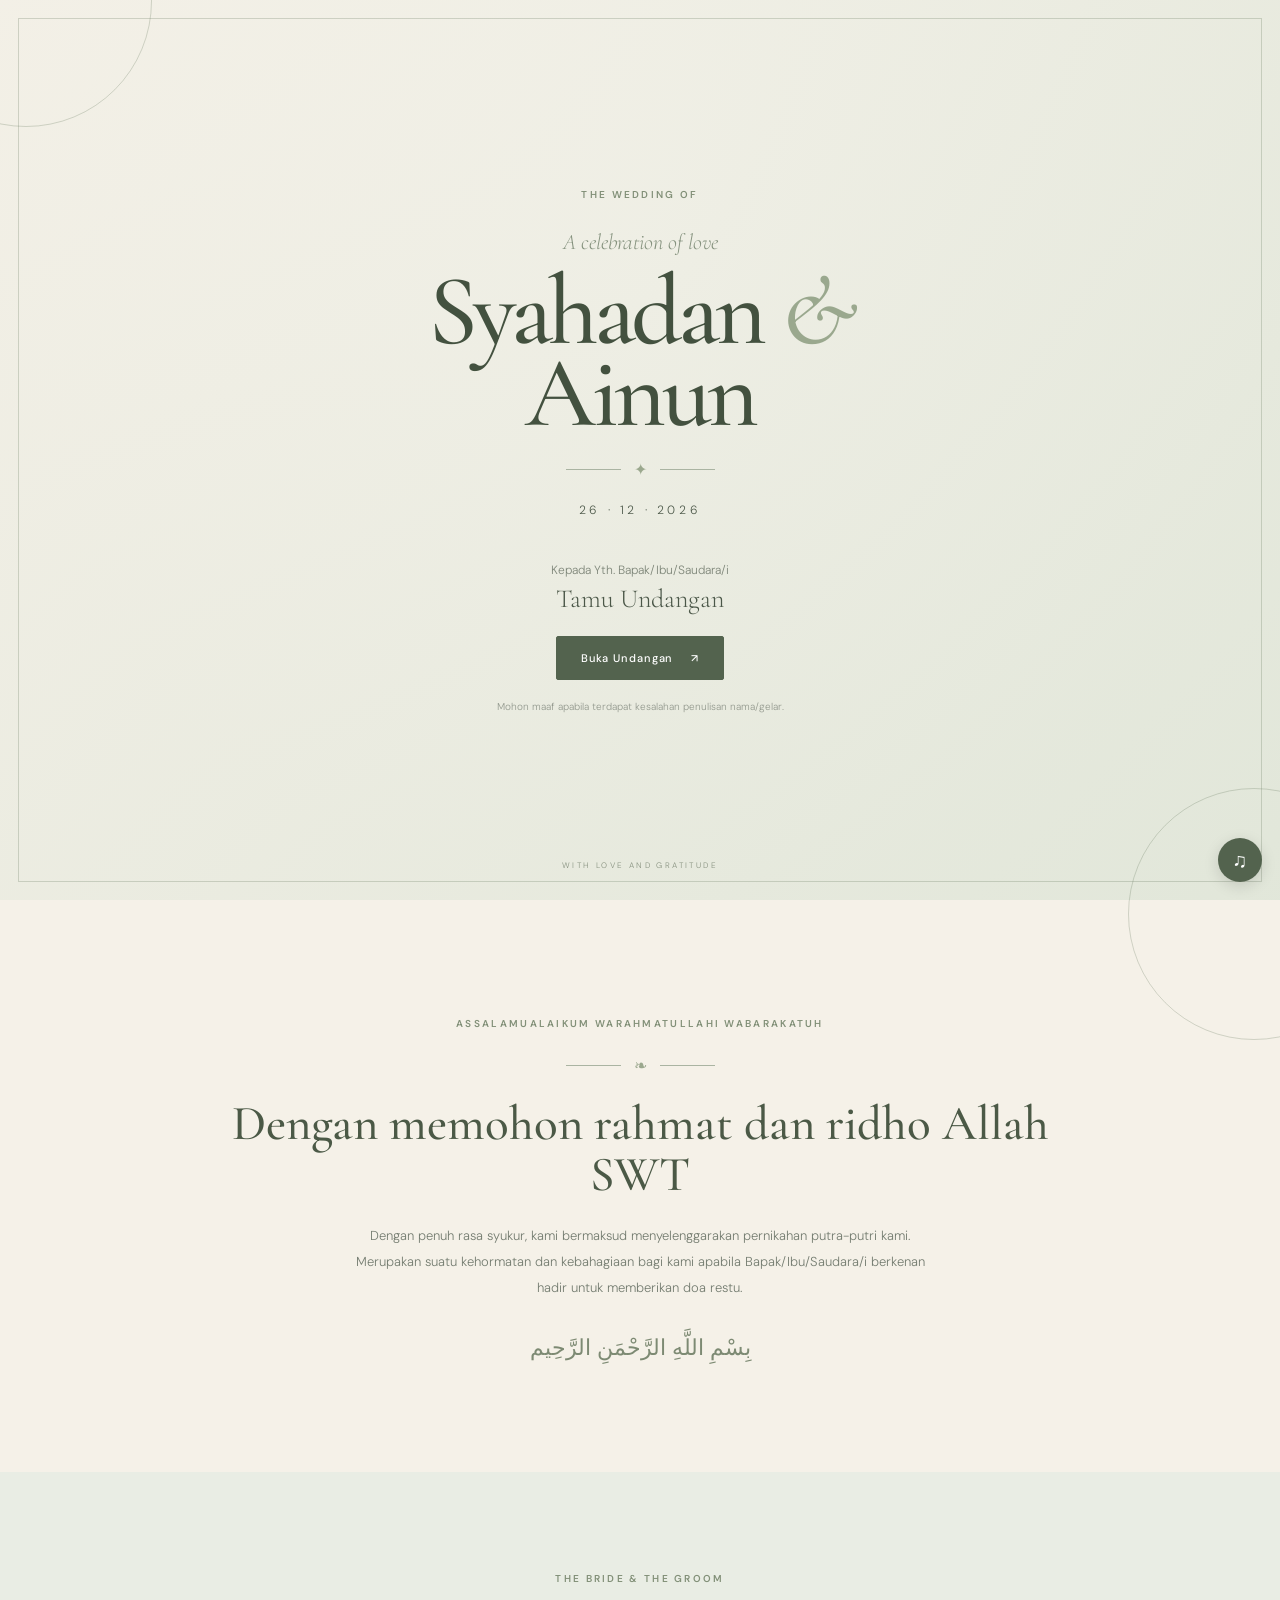
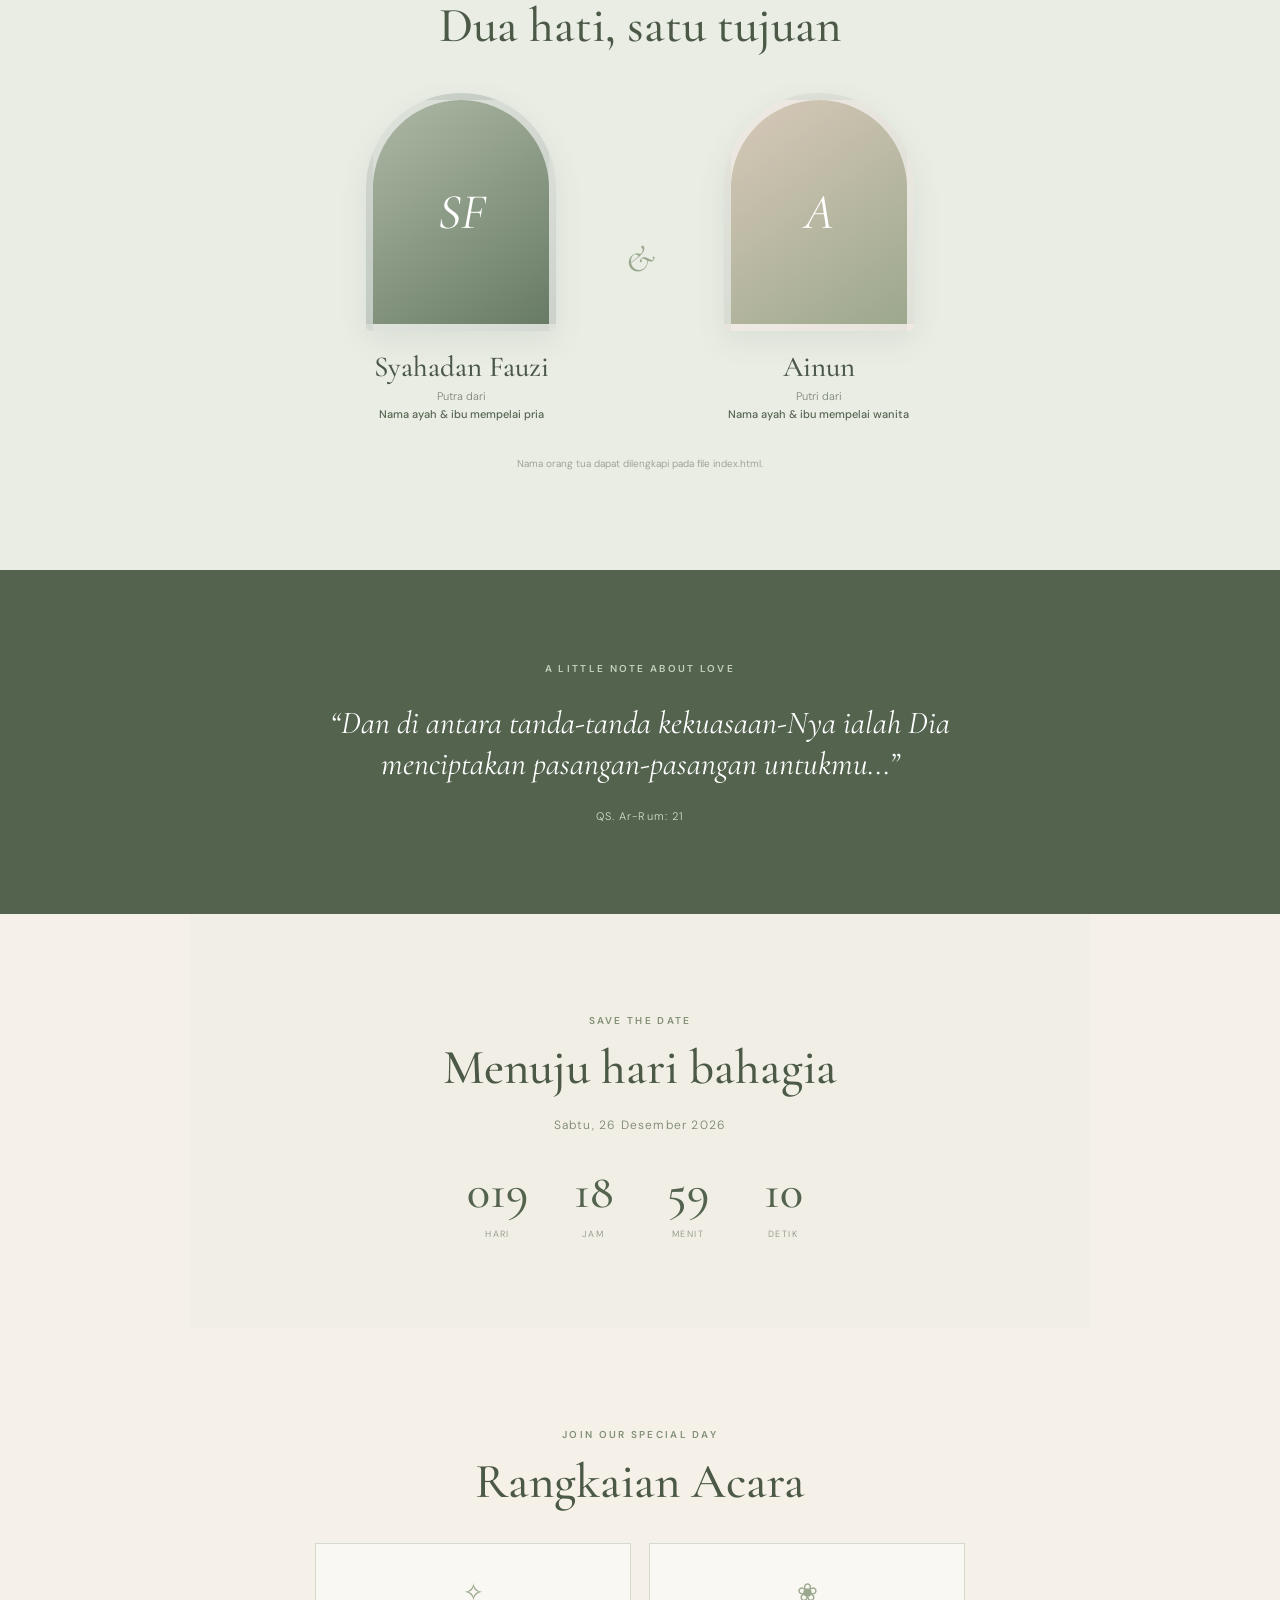
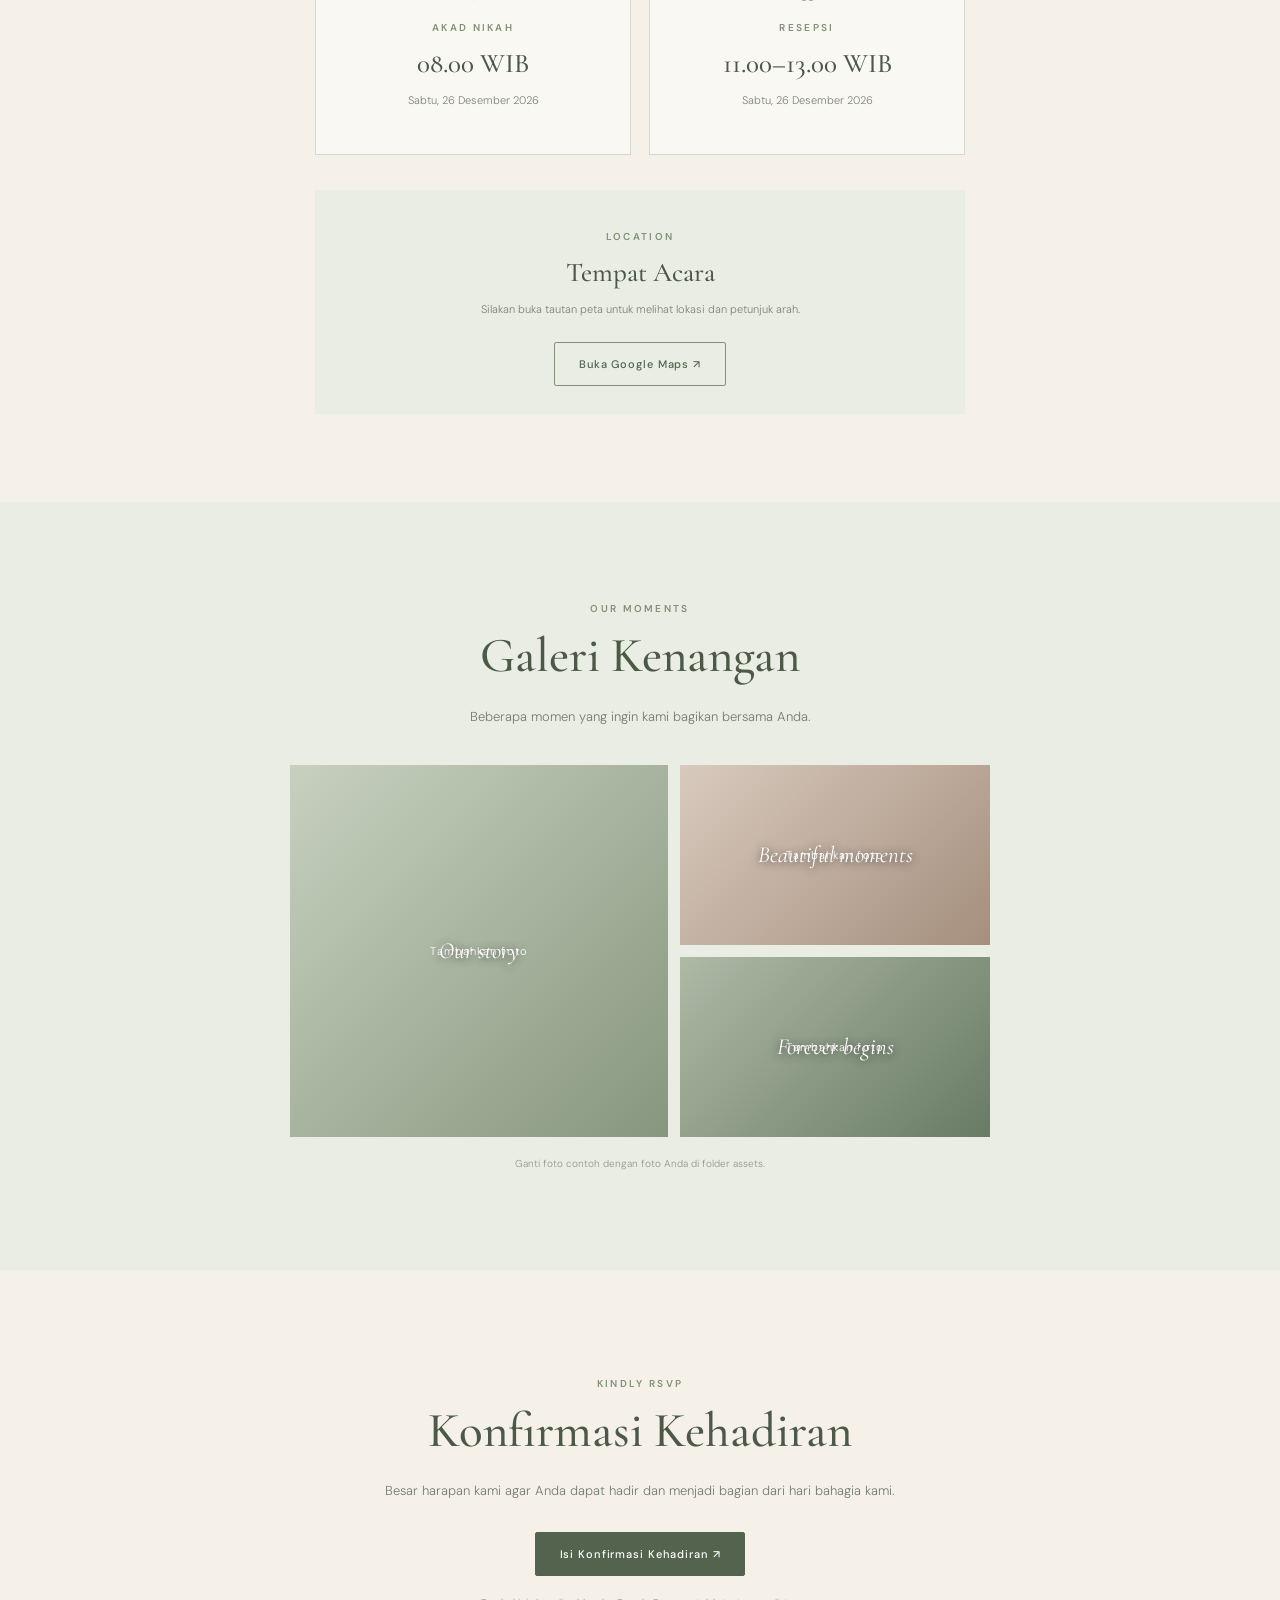
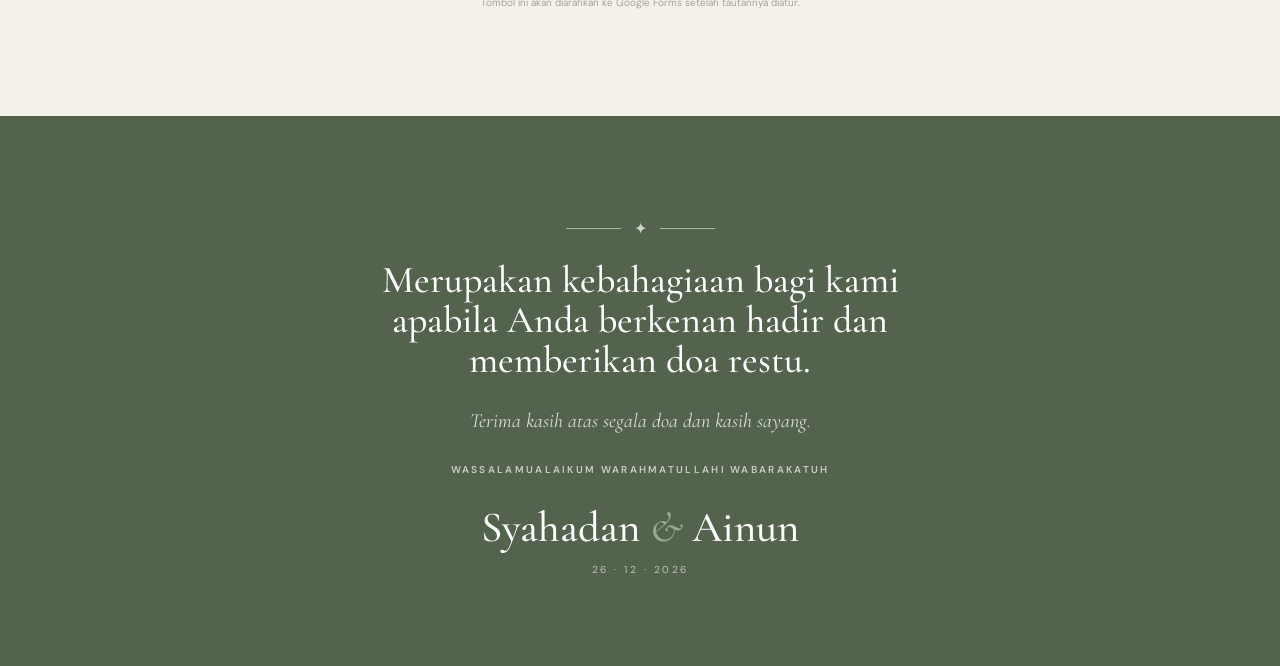
==== index.html @ 7243f8dd "Add files via upload" ====
<!DOCTYPE html>
<html lang="id">
<head>
  <meta charset="UTF-8">
  <meta name="viewport" content="width=device-width, initial-scale=1">
  <meta name="theme-color" content="#f5f1e8">
  <meta name="description" content="Undangan pernikahan Syahadan Fauzi & Ainun, 26 Desember 2026.">
  <title>Syahadan & Ainun — Wedding Invitation</title>
  <link rel="preconnect" href="https://fonts.googleapis.com">
  <link rel="preconnect" href="https://fonts.gstatic.com" crossorigin>
  <link href="https://fonts.googleapis.com/css2?family=Cormorant+Garamond:wght@400;500;600;700&family=DM+Sans:wght@300;400;500;600&display=swap" rel="stylesheet">
  <link rel="stylesheet" href="style.css">
</head>
<body>
  <audio id="weddingMusic" loop preload="none">
    <source src="assets/music.mp3" type="audio/mpeg">
  </audio>

  <main>
    <section class="cover" id="cover">
      <div class="cover-wash"></div>
      <div class="cover-content">
        <p class="eyebrow">THE WEDDING OF</p>
        <p class="cover-kicker">A celebration of love</p>
        <h1>Syahadan <span>&amp;</span><br>Ainun</h1>
        <div class="ornament"><i></i><span>✦</span><i></i></div>
        <p class="cover-date">26 · 12 · 2026</p>
        <p class="guest-label">Kepada Yth. Bapak/Ibu/Saudara/i</p>
        <p class="guest-name" id="guestName">Tamu Undangan</p>
        <button class="button button-dark" id="openInvitation">Buka Undangan <span>↗</span></button>
        <p class="small-note">Mohon maaf apabila terdapat kesalahan penulisan nama/gelar.</p>
      </div>
      <div class="cover-bottom">WITH LOVE AND GRATITUDE</div>
    </section>

    <section class="intro section-pad">
      <p class="eyebrow">ASSALAMUALAIKUM WARAHMATULLAHI WABARAKATUH</p>
      <div class="ornament"><i></i><span>❧</span><i></i></div>
      <h2>Dengan memohon rahmat dan ridho Allah SWT</h2>
      <p class="body-copy">Dengan penuh rasa syukur, kami bermaksud menyelenggarakan pernikahan putra-putri kami. Merupakan suatu kehormatan dan kebahagiaan bagi kami apabila Bapak/Ibu/Saudara/i berkenan hadir untuk memberikan doa restu.</p>
      <p class="closing-arabic">بِسْمِ اللَّهِ الرَّحْمَنِ الرَّحِيم</p>
    </section>

    <section class="couple section-pad">
      <p class="eyebrow">THE BRIDE &amp; THE GROOM</p>
      <h2>Dua hati, satu tujuan</h2>
      <div class="couple-grid">
        <article class="person">
          <div class="portrait portrait-groom"><span>SF</span></div>
          <h3>Syahadan Fauzi</h3>
          <p>Putra dari</p>
          <p class="parent-name">Nama ayah &amp; ibu mempelai pria</p>
        </article>
        <div class="ampersand">&amp;</div>
        <article class="person">
          <div class="portrait portrait-bride"><span>A</span></div>
          <h3>Ainun</h3>
          <p>Putri dari</p>
          <p class="parent-name">Nama ayah &amp; ibu mempelai wanita</p>
        </article>
      </div>
      <p class="small-note edit-note">Nama orang tua dapat dilengkapi pada file index.html.</p>
    </section>

    <section class="quote section-pad">
      <p class="eyebrow">A LITTLE NOTE ABOUT LOVE</p>
      <blockquote>“Dan di antara tanda-tanda kekuasaan-Nya ialah Dia menciptakan pasangan-pasangan untukmu...”</blockquote>
      <p class="quote-source">QS. Ar-Rum: 21</p>
    </section>

    <section class="countdown-section section-pad">
      <p class="eyebrow">SAVE THE DATE</p>
      <h2>Menuju hari bahagia</h2>
      <p class="date-line">Sabtu, 26 Desember 2026</p>
      <div class="countdown" aria-label="Hitung mundur">
        <div><strong id="days">000</strong><span>Hari</span></div>
        <div><strong id="hours">00</strong><span>Jam</span></div>
        <div><strong id="minutes">00</strong><span>Menit</span></div>
        <div><strong id="seconds">00</strong><span>Detik</span></div>
      </div>
    </section>

    <section class="event section-pad">
      <p class="eyebrow">JOIN OUR SPECIAL DAY</p>
      <h2>Rangkaian Acara</h2>
      <div class="event-cards">
        <article class="event-card">
          <span class="event-icon">✧</span>
          <p class="eyebrow">AKAD NIKAH</p>
          <h3>08.00 WIB</h3>
          <p>Sabtu, 26 Desember 2026</p>
        </article>
        <article class="event-card">
          <span class="event-icon">❀</span>
          <p class="eyebrow">RESEPSI</p>
          <h3>11.00–13.00 WIB</h3>
          <p>Sabtu, 26 Desember 2026</p>
        </article>
      </div>
      <div class="location-box">
        <p class="eyebrow">LOCATION</p>
        <h3>Tempat Acara</h3>
        <p>Silakan buka tautan peta untuk melihat lokasi dan petunjuk arah.</p>
        <a class="button button-outline" href="https://goo.gl/maps/j5evghc1FZuFyG3G7" target="_blank" rel="noopener">Buka Google Maps ↗</a>
      </div>
    </section>

    <section class="gallery section-pad">
      <p class="eyebrow">OUR MOMENTS</p>
      <h2>Galeri Kenangan</h2>
      <p class="body-copy">Beberapa momen yang ingin kami bagikan bersama Anda.</p>
      <div class="gallery-grid">
        <div class="gallery-item gallery-one"><img src="assets/foto-1.jpg" alt="Foto pasangan 1" onerror="this.parentElement.classList.add('photo-placeholder');this.style.display='none'"><span>Our story</span></div>
        <div class="gallery-item gallery-two"><img src="assets/foto-2.jpg" alt="Foto pasangan 2" onerror="this.parentElement.classList.add('photo-placeholder');this.style.display='none'"><span>Beautiful moments</span></div>
        <div class="gallery-item gallery-three"><img src="assets/foto-3.jpg" alt="Foto pasangan 3" onerror="this.parentElement.classList.add('photo-placeholder');this.style.display='none'"><span>Forever begins</span></div>
      </div>
      <p class="small-note">Ganti foto contoh dengan foto Anda di folder assets.</p>
    </section>

    <section class="rsvp section-pad">
      <p class="eyebrow">KINDLY RSVP</p>
      <h2>Konfirmasi Kehadiran</h2>
      <p class="body-copy">Besar harapan kami agar Anda dapat hadir dan menjadi bagian dari hari bahagia kami.</p>
      <a class="button button-dark" id="rsvpButton" href="#" target="_blank" rel="noopener">Isi Konfirmasi Kehadiran ↗</a>
      <p class="small-note">Tombol ini akan diarahkan ke Google Forms setelah tautannya diatur.</p>
    </section>

    <section class="closing section-pad">
      <div class="ornament"><i></i><span>✦</span><i></i></div>
      <h2>Merupakan kebahagiaan bagi kami apabila Anda berkenan hadir dan memberikan doa restu.</h2>
      <p class="closing-thanks">Terima kasih atas segala doa dan kasih sayang.</p>
      <p class="eyebrow">WASSALAMUALAIKUM WARAHMATULLAHI WABARAKATUH</p>
      <h3>Syahadan <span>&amp;</span> Ainun</h3>
      <p class="footer-date">26 · 12 · 2026</p>
    </section>
  </main>

  <button class="music-toggle" id="musicToggle" aria-label="Putar atau jeda musik" title="Musik">♫</button>
  <script src="script.js"></script>
</body>
</html>
---- style.css ----
*{box-sizing:border-box}html{scroll-behavior:smooth}body{margin:0;background:#f5f1e8;color:#4b5748;font-family:"DM Sans",sans-serif;font-weight:300}main{overflow:hidden}.section-pad{padding:88px 22px;text-align:center;max-width:900px;margin:auto}.cover{min-height:100svh;position:relative;display:flex;align-items:center;justify-content:center;text-align:center;padding:55px 22px;background:linear-gradient(135deg,rgba(245,241,232,.92),rgba(226,231,218,.91)),radial-gradient(ellipse at 50% 25%,#fff 0%,#dce3d6 72%);isolation:isolate}.cover:before,.cover:after{content:"";position:absolute;width:250px;height:250px;border:1px solid rgba(91,111,83,.25);border-radius:50%;z-index:-1}.cover:before{top:-125px;left:-100px}.cover:after{bottom:-140px;right:-100px}.cover-wash{position:absolute;inset:18px;border:1px solid rgba(91,111,83,.25);pointer-events:none}.cover-content{max-width:520px}.eyebrow{font-size:10px;letter-spacing:.23em;font-weight:600;line-height:1.8;color:#829078}.cover-kicker{font-family:"Cormorant Garamond",serif;font-size:22px;font-style:italic;margin:25px 0 8px;color:#84917d}.cover h1{font-family:"Cormorant Garamond",serif;font-size:clamp(58px,12vw,100px);line-height:.82;font-weight:500;letter-spacing:-.045em;margin:16px 0 24px;color:#43513f}.cover h1 span,.closing h3 span{font-style:italic;color:#9aa88e}.ornament{display:flex;align-items:center;justify-content:center;gap:13px;color:#9ba88e;margin:22px auto}.ornament i{display:block;width:55px;height:1px;background:#aab4a2}.cover-date{font-size:12px;letter-spacing:.3em;margin:22px 0 44px}.guest-label{font-size:12px;color:#7c8477;margin-bottom:5px}.guest-name{font-family:"Cormorant Garamond",serif;font-size:26px;margin:0 0 22px}.button{display:inline-flex;align-items:center;justify-content:center;gap:18px;padding:14px 24px;text-decoration:none;font:500 11px "DM Sans",sans-serif;letter-spacing:.08em;border-radius:2px;transition:.25s;cursor:pointer}.button:hover{transform:translateY(-2px)}.button-dark{background:#53634e;color:#fff;border:1px solid #53634e}.button-outline{border:1px solid #829078;color:#53634e;background:transparent}.small-note{font-size:10px;color:#92988d;line-height:1.7;margin-top:18px}.cover-bottom{position:absolute;bottom:30px;font-size:8px;letter-spacing:.3em;color:#87917f}.intro{padding-top:105px}.intro h2,.section-pad h2{font:500 clamp(34px,7vw,49px)/1.05 "Cormorant Garamond",serif;color:#4b5946;margin:12px auto 22px}.body-copy{max-width:570px;margin:0 auto;color:#747c70;font-size:13px;line-height:2}.closing-arabic{font-size:22px;margin-top:32px;color:#7d8a73}.couple{background:#e9ede4;max-width:none}.couple-grid{display:grid;grid-template-columns:1fr auto 1fr;align-items:center;gap:18px;max-width:650px;margin:42px auto 0}.person h3{font:500 29px "Cormorant Garamond",serif;margin:18px 0 5px}.person p{font-size:11px;color:#7c8477;margin:4px}.parent-name{font-weight:500!important;color:#586451!important}.portrait{width:min(190px,28vw);aspect-ratio:4/5;margin:auto;border-radius:100px 100px 5px 5px;display:grid;place-items:center;border:7px solid rgba(255,255,255,.6);box-shadow:0 10px 30px #53634e18}.portrait span{font:italic 50px "Cormorant Garamond",serif;color:#fff}.portrait-groom{background:linear-gradient(145deg,#aeb9a6,#687b65)}.portrait-bride{background:linear-gradient(145deg,#d8c9b9,#9ca88e)}.ampersand{font:italic 38px "Cormorant Garamond",serif;color:#9aa88e}.edit-note{margin-top:30px}.quote{background:#53634e;color:#fff;max-width:none;padding-top:80px;padding-bottom:80px}.quote .eyebrow{color:#c6d0be}.quote blockquote{max-width:620px;margin:24px auto;font:italic 32px/1.3 "Cormorant Garamond",serif}.quote-source{font-size:11px;letter-spacing:.1em;color:#d5ddce}.countdown-section{background:#f0eee5}.date-line{font-size:12px;letter-spacing:.1em;margin:24px 0;color:#788371}.countdown{display:flex;justify-content:center;gap:clamp(10px,4vw,35px);margin:30px auto 0}.countdown div{min-width:60px;display:flex;flex-direction:column;gap:7px}.countdown strong{font:500 clamp(32px,7vw,48px) "Cormorant Garamond",serif;color:#53634e}.countdown span{font-size:9px;text-transform:uppercase;letter-spacing:.16em;color:#899183}.event-cards{display:grid;grid-template-columns:1fr 1fr;gap:18px;margin:35px auto;max-width:650px}.event-card{padding:32px 15px;border:1px solid #d5d9ce;background:#faf8f2}.event-icon{font-size:25px;color:#9aa88e}.event-card h3,.location-box h3{font:500 27px "Cormorant Garamond",serif;margin:10px 0}.event-card p:not(.eyebrow),.location-box p:not(.eyebrow){font-size:11px;color:#7c8477;line-height:1.8}.location-box{max-width:650px;margin:0 auto;padding:28px 15px;background:#e9ede4}.location-box .button{margin-top:12px}.gallery{background:#e9ede4;max-width:none}.gallery-grid{display:grid;grid-template-columns:1.1fr .9fr;grid-template-rows:180px 180px;gap:12px;max-width:700px;margin:35px auto 0}.gallery-item{position:relative;overflow:hidden;background:linear-gradient(135deg,#c7d0bf,#87977f);display:grid;place-items:center}.gallery-item img{width:100%;height:100%;object-fit:cover;position:absolute;inset:0}.gallery-item span{position:relative;color:#fff;text-shadow:0 1px 8px #333;font:italic 23px "Cormorant Garamond",serif}.gallery-one{grid-row:span 2}.gallery-two{background:linear-gradient(135deg,#d8cabe,#a58f7d)}.gallery-three{background:linear-gradient(135deg,#aeb9a6,#687b65)}.photo-placeholder:after{content:"Tambahkan foto";position:absolute;color:#fff;font-size:11px;letter-spacing:.1em}.rsvp{padding-top:95px;padding-bottom:95px}.rsvp .button{margin-top:28px}.closing{background:#53634e;color:#fff;max-width:none;padding-top:80px;padding-bottom:80px}.closing .ornament{color:#d0dac8}.closing .ornament i{background:#aab9a0}.closing h2{max-width:600px;color:#fff;font-size:38px}.closing-thanks{font:italic 20px "Cormorant Garamond",serif;color:#d8dfd2;margin:28px 0}.closing .eyebrow{color:#c6d0be}.closing h3{font:500 43px "Cormorant Garamond",serif;margin:22px 0 5px}.footer-date{font-size:10px;letter-spacing:.25em;color:#d0dac8}.music-toggle{position:fixed;right:18px;bottom:18px;width:44px;height:44px;border:0;border-radius:50%;background:#53634e;color:#fff;font-size:20px;box-shadow:0 4px 15px #0002;z-index:10;cursor:pointer}.music-toggle.playing{animation:spin 5s linear infinite}@keyframes spin{to{transform:rotate(360deg)}}@media(max-width:560px){.section-pad{padding:70px 20px}.couple-grid{gap:7px}.person h3{font-size:23px}.person p{font-size:10px}.event-cards{gap:9px}.event-card{padding:25px 8px}.event-card h3{font-size:22px}.gallery-grid{grid-template-rows:140px 140px}.quote blockquote{font-size:27px}.closing h2{font-size:32px}}
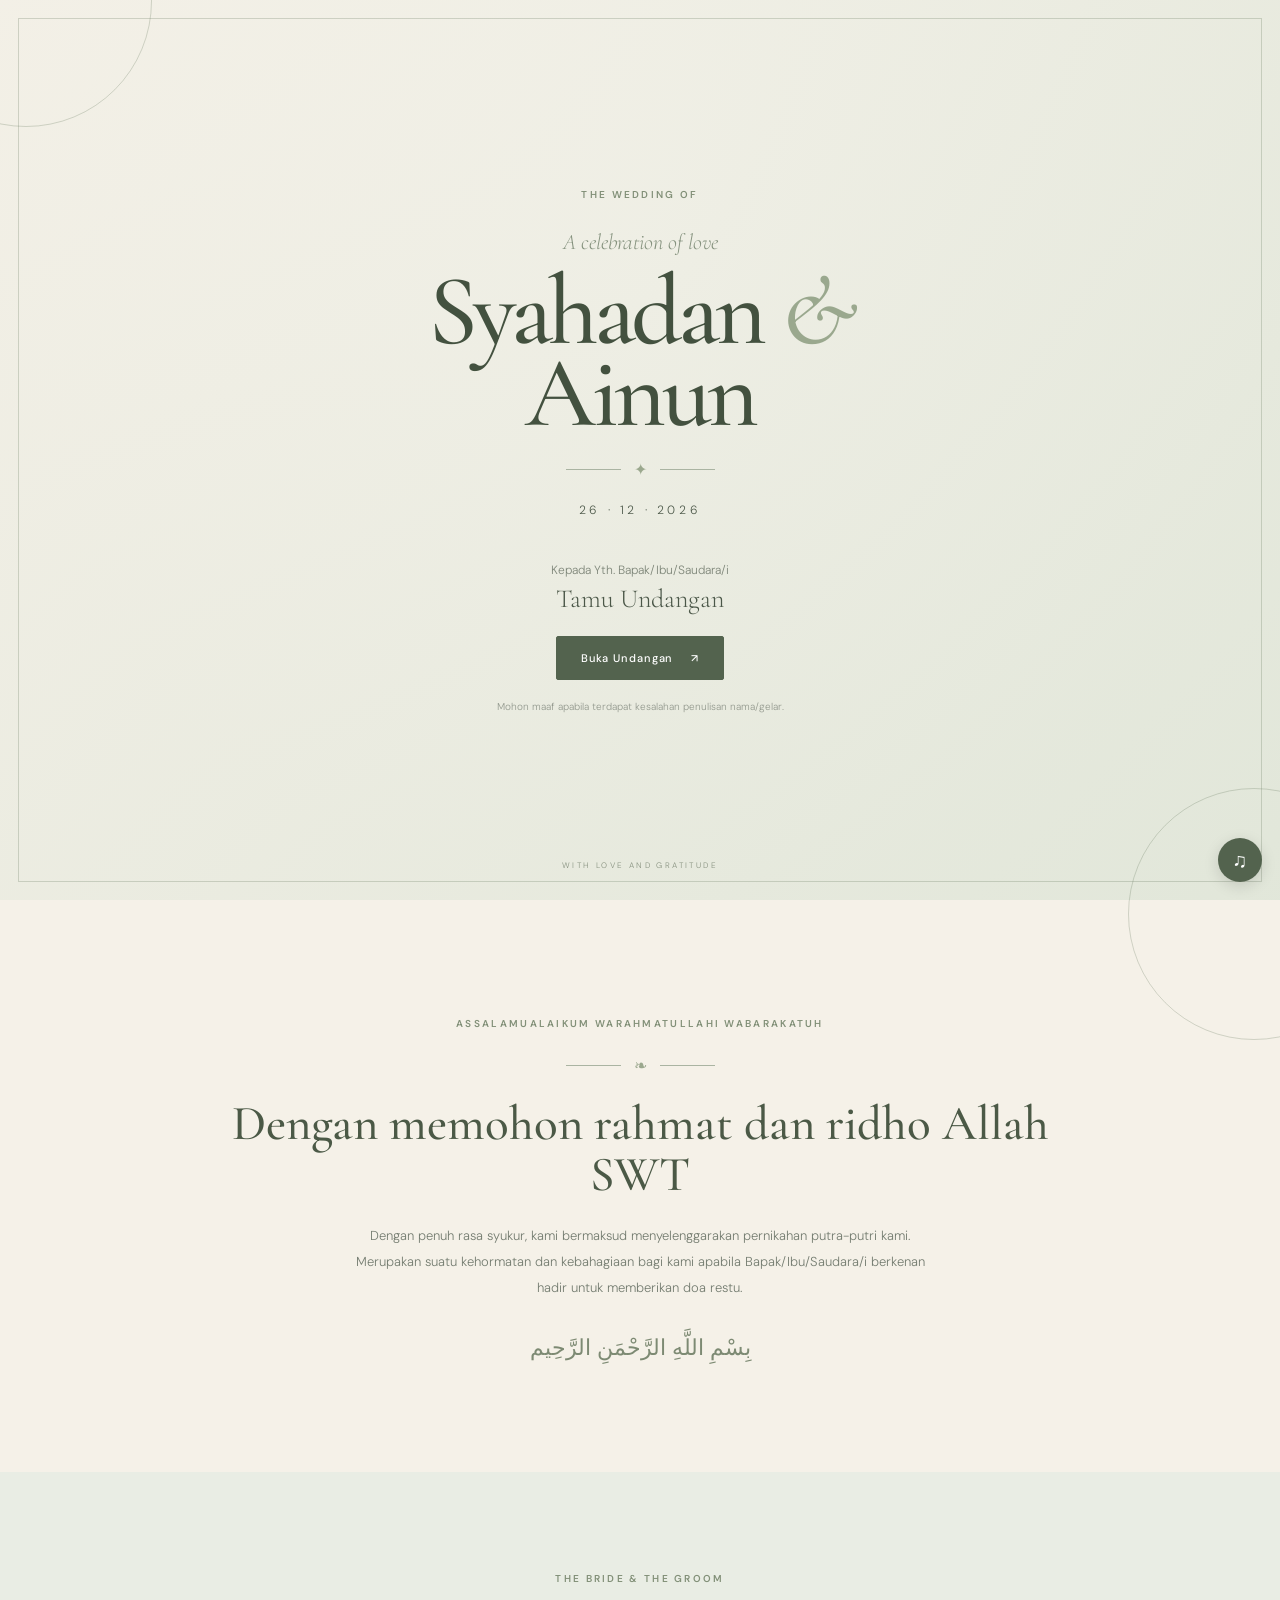
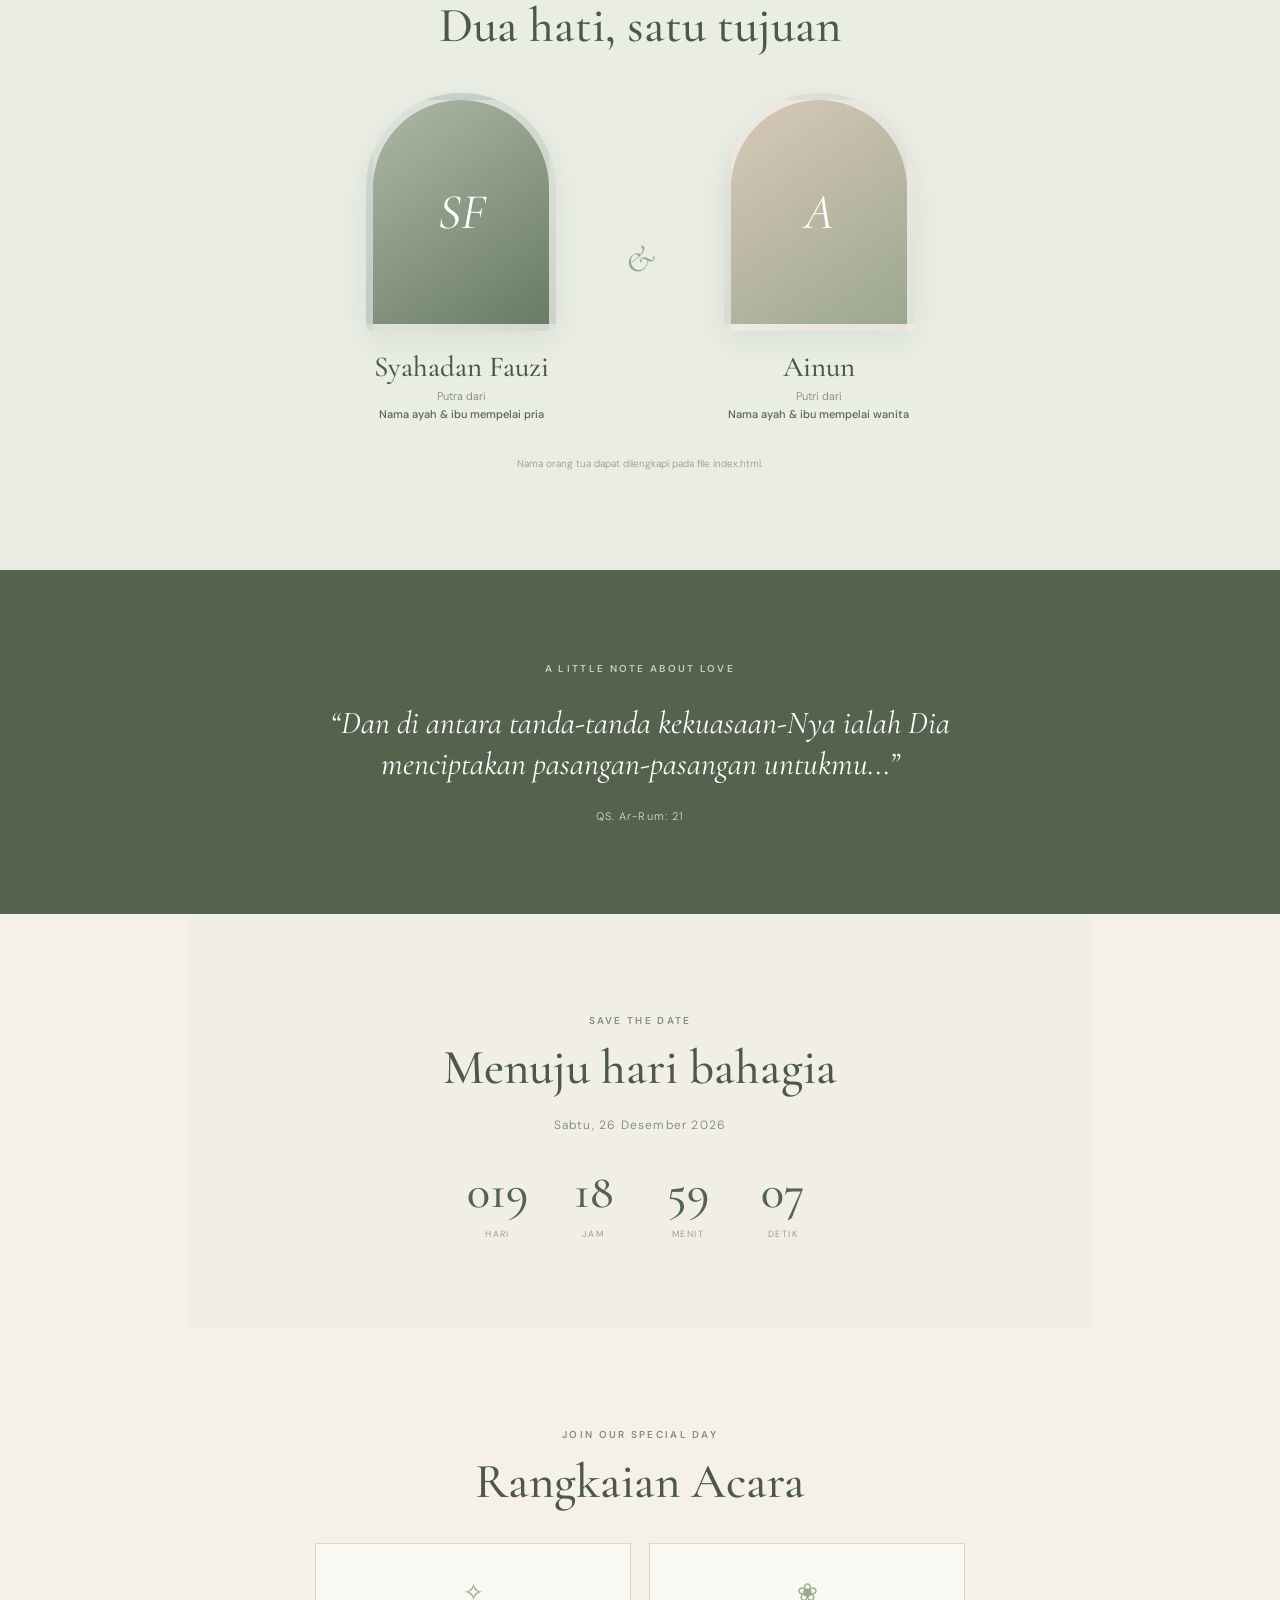
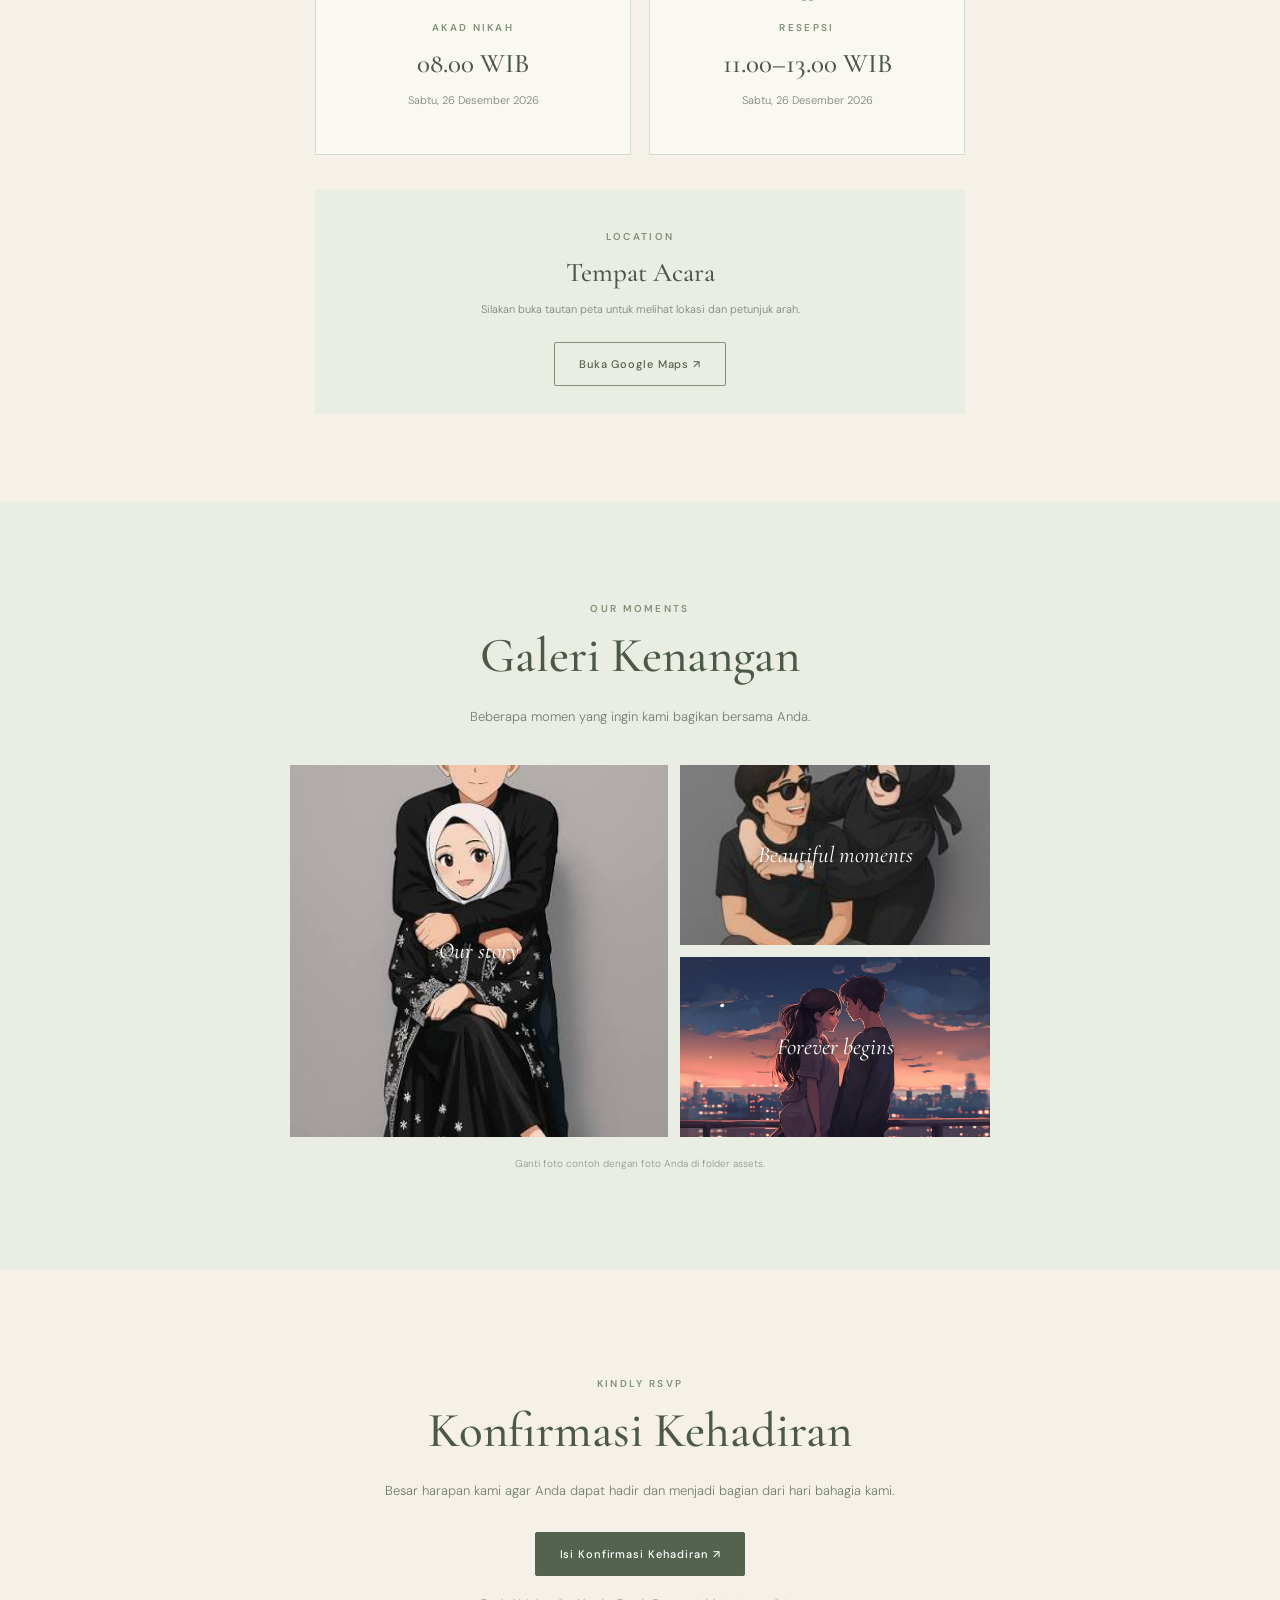
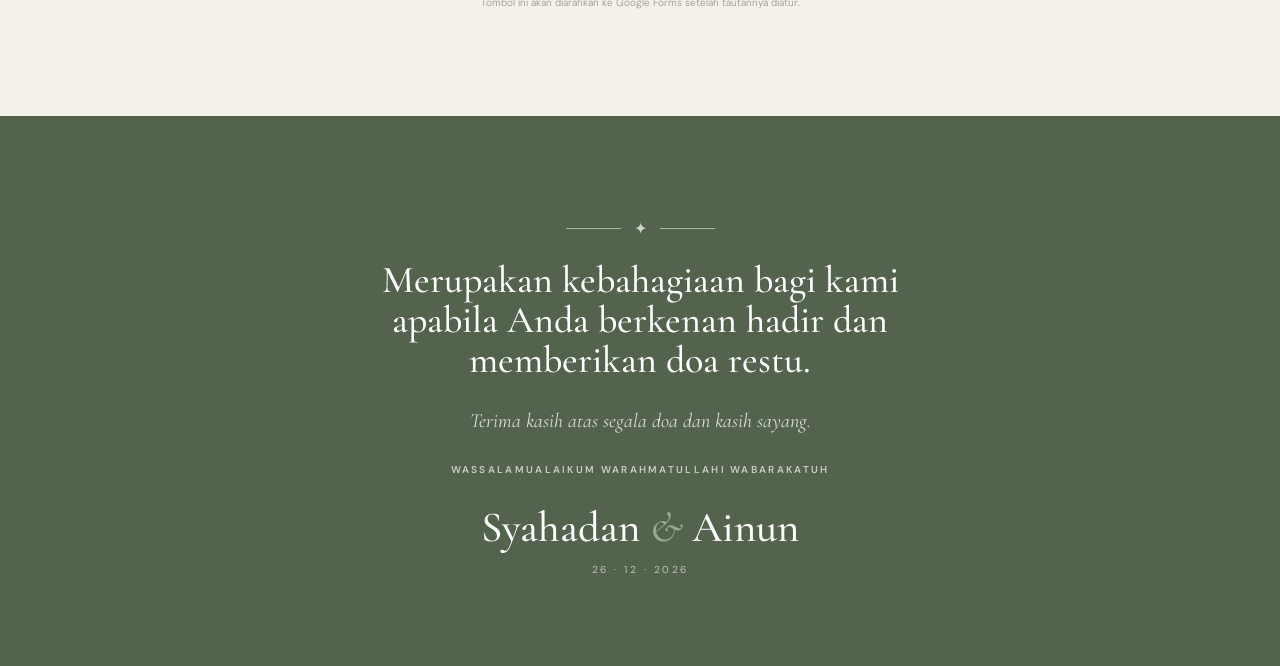
==== commit f4d577ed: "Update gallery images and structure in index.html" ====
--- a/index.html
+++ b/index.html
@@ -110,10 +110,21 @@
       <h2>Galeri Kenangan</h2>
       <p class="body-copy">Beberapa momen yang ingin kami bagikan bersama Anda.</p>
       <div class="gallery-grid">
-        <div class="gallery-item gallery-one"><img src="assets/foto-1.jpg" alt="Foto pasangan 1" onerror="this.parentElement.classList.add('photo-placeholder');this.style.display='none'"><span>Our story</span></div>
-        <div class="gallery-item gallery-two"><img src="assets/foto-2.jpg" alt="Foto pasangan 2" onerror="this.parentElement.classList.add('photo-placeholder');this.style.display='none'"><span>Beautiful moments</span></div>
-        <div class="gallery-item gallery-three"><img src="assets/foto-3.jpg" alt="Foto pasangan 3" onerror="this.parentElement.classList.add('photo-placeholder');this.style.display='none'"><span>Forever begins</span></div>
-      </div>
+  <div class="gallery-item gallery-one">
+    <img src="assets/images1.jpg" alt="Foto pasangan 1">
+    <span>Our story</span>
+  </div>
+
+  <div class="gallery-item gallery-two">
+    <img src="assets/images2.jpg" alt="Foto pasangan 2">
+    <span>Beautiful moments</span>
+  </div>
+
+  <div class="gallery-item gallery-three">
+    <img src="assets/images3.jpg" alt="Foto pasangan 3">
+    <span>Forever begins</span>
+  </div>
+</div>
       <p class="small-note">Ganti foto contoh dengan foto Anda di folder assets.</p>
     </section>
 
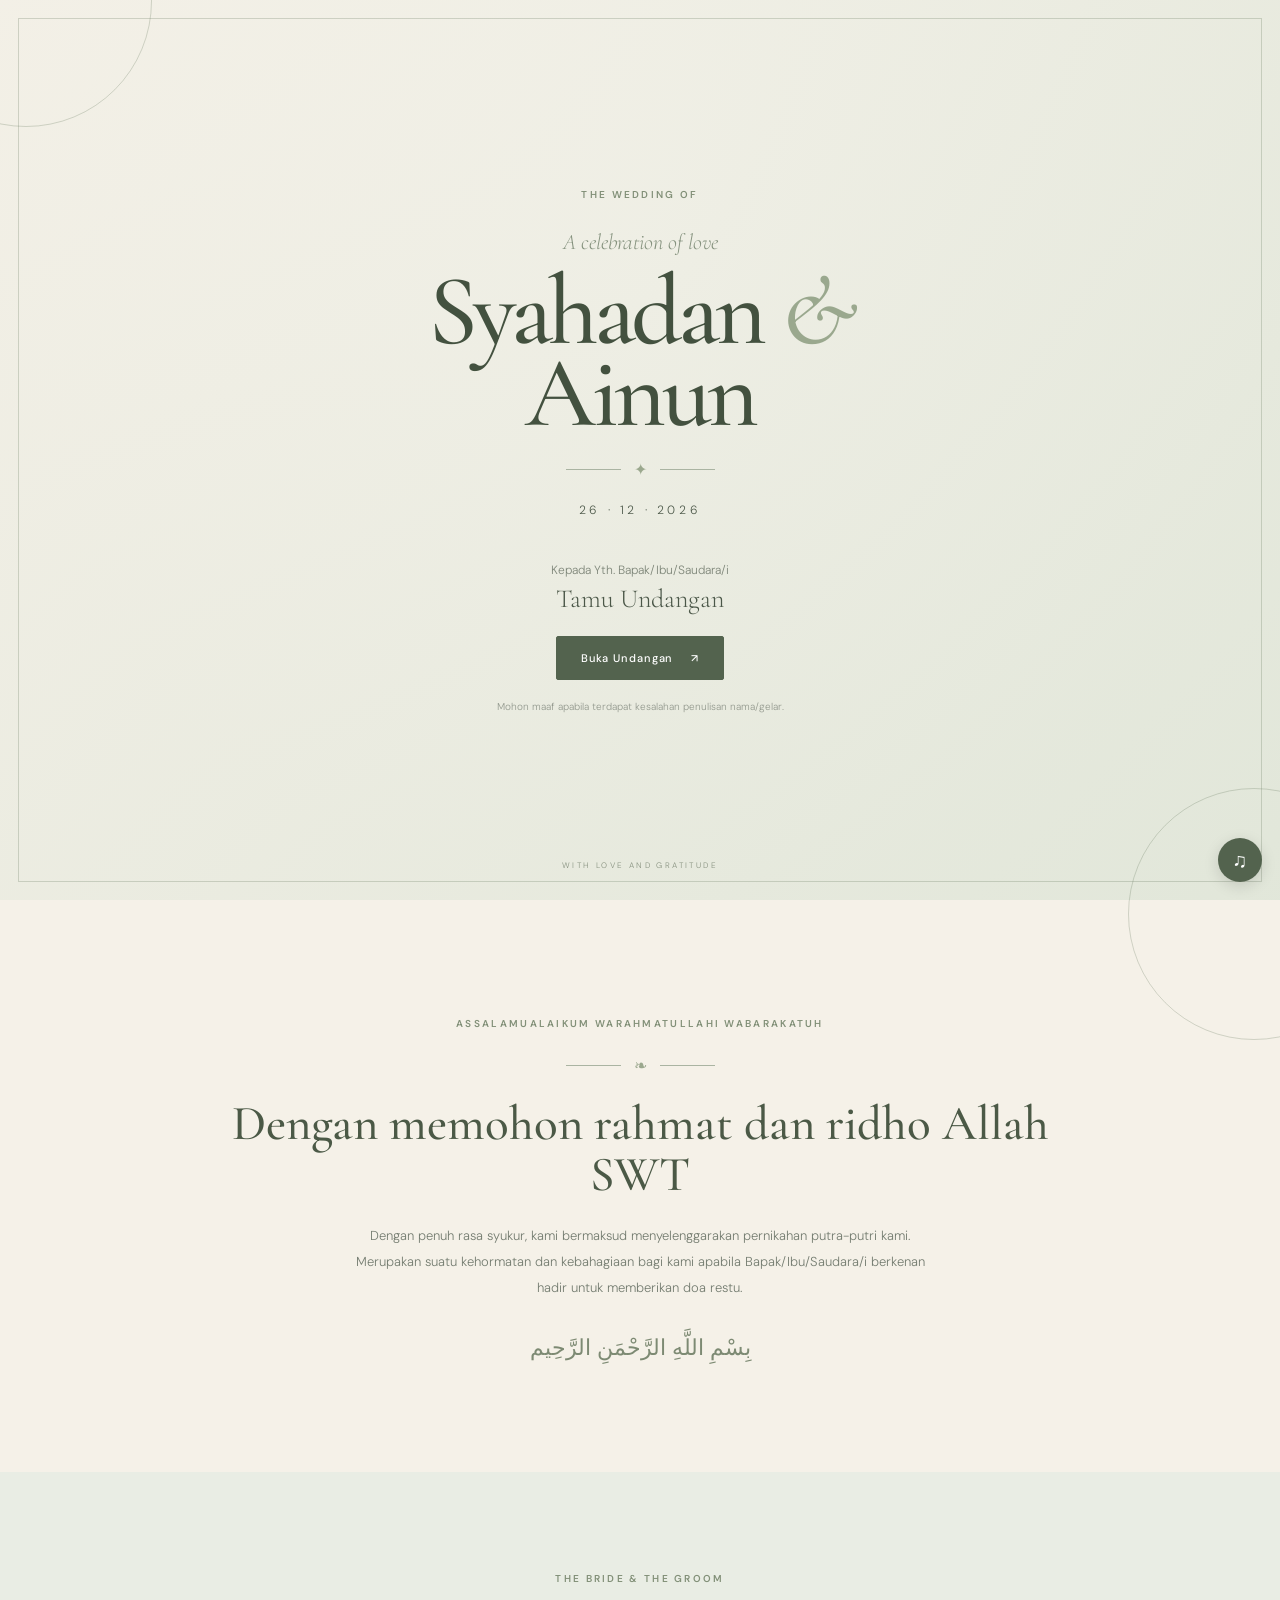
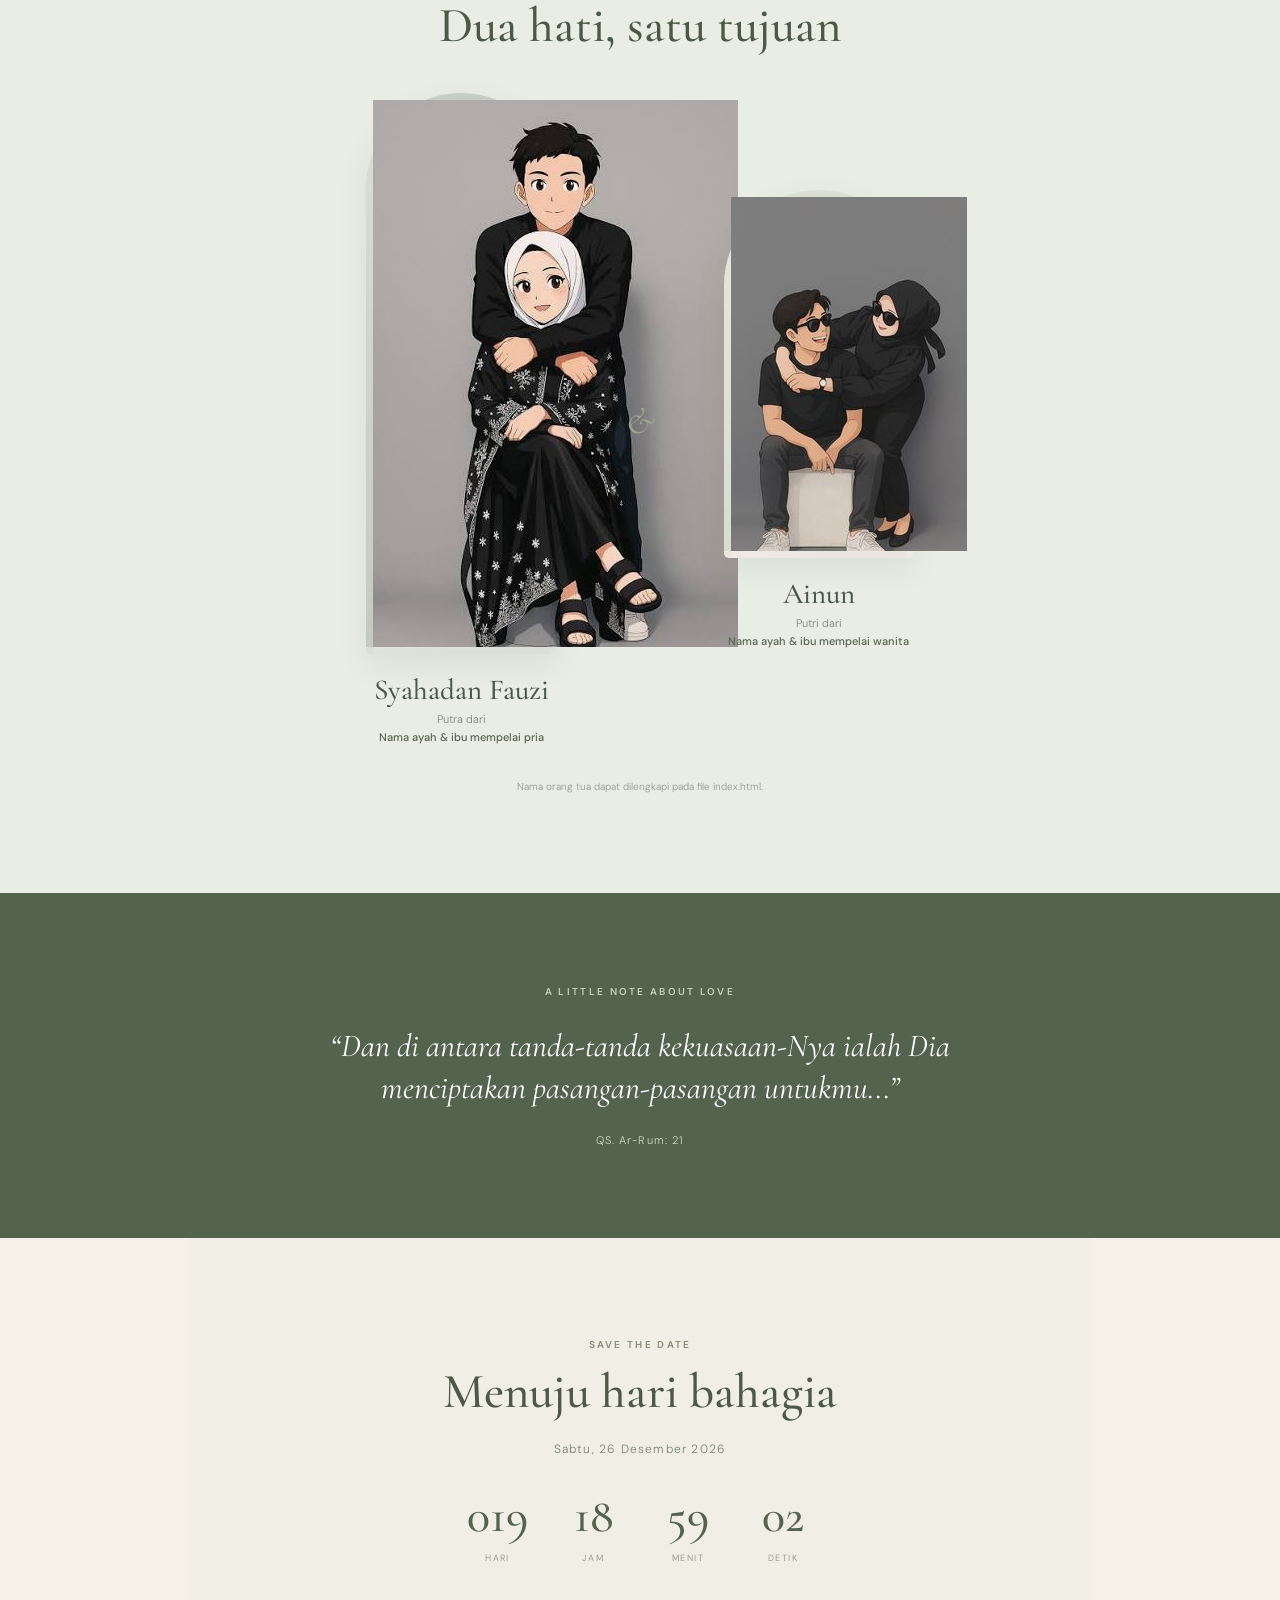
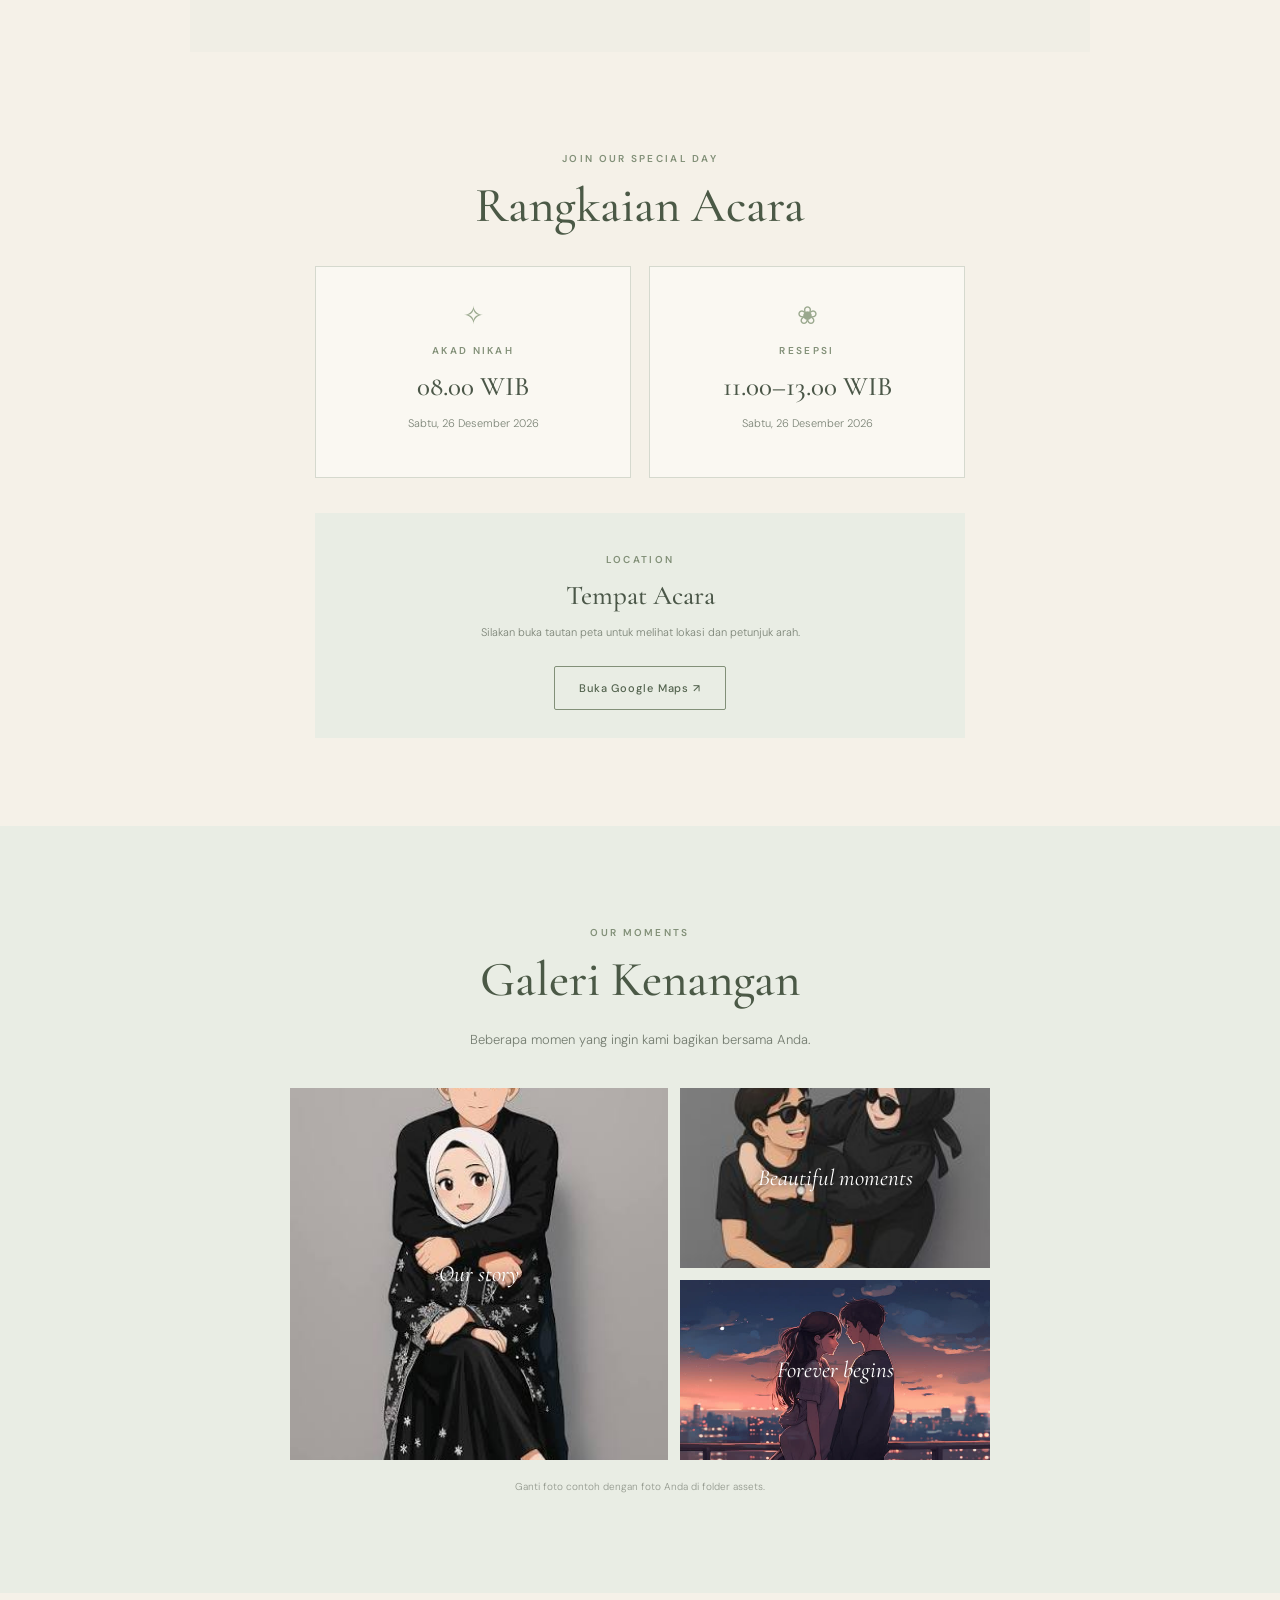
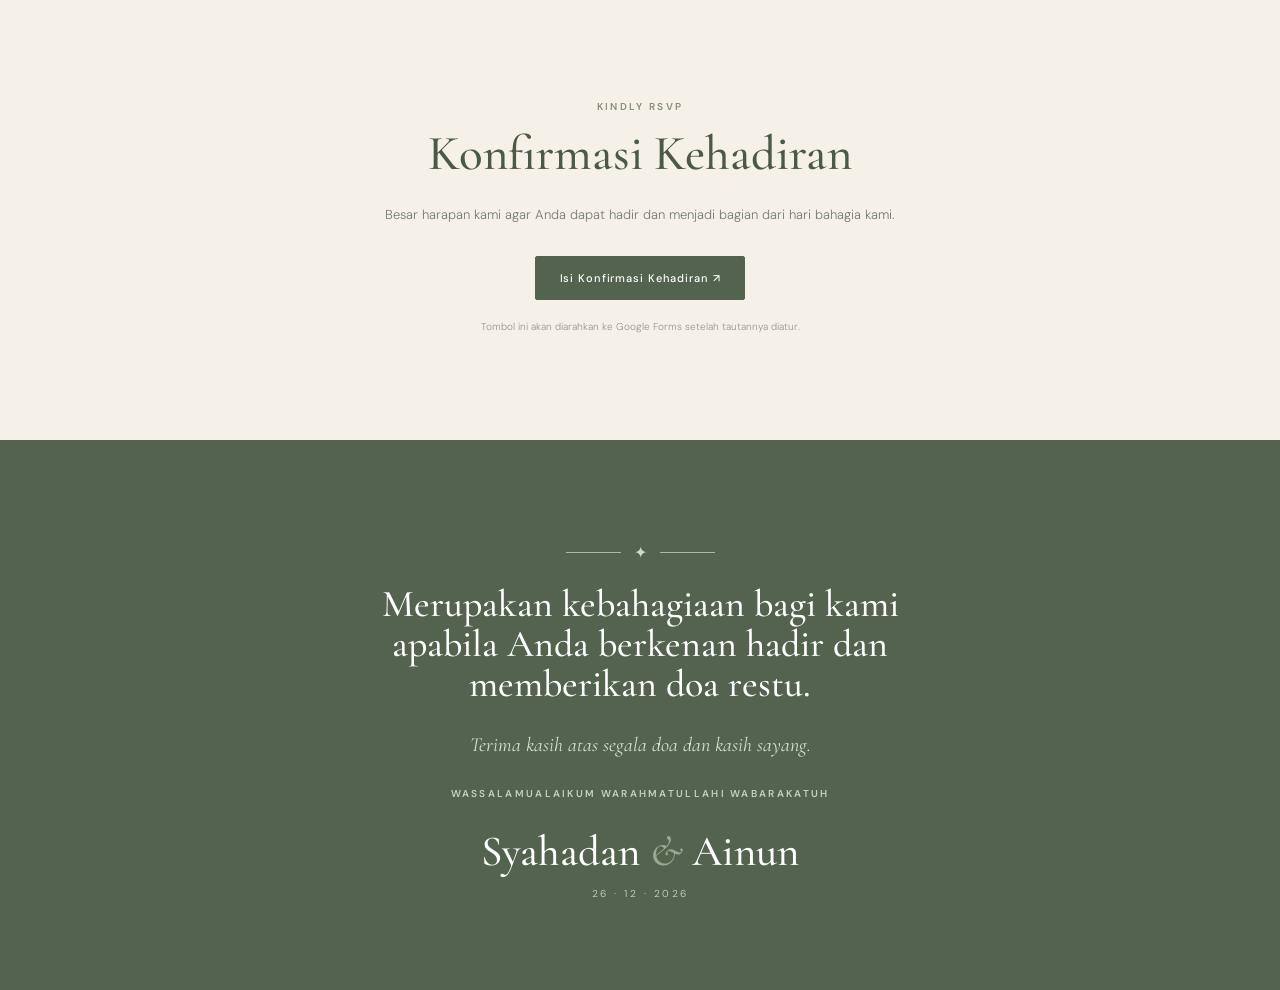
==== commit e461c4da: "Update index.html" ====
--- a/index.html
+++ b/index.html
@@ -45,20 +45,26 @@
       <p class="eyebrow">THE BRIDE &amp; THE GROOM</p>
       <h2>Dua hati, satu tujuan</h2>
       <div class="couple-grid">
-        <article class="person">
-          <div class="portrait portrait-groom"><span>SF</span></div>
-          <h3>Syahadan Fauzi</h3>
-          <p>Putra dari</p>
-          <p class="parent-name">Nama ayah &amp; ibu mempelai pria</p>
-        </article>
-        <div class="ampersand">&amp;</div>
-        <article class="person">
-          <div class="portrait portrait-bride"><span>A</span></div>
-          <h3>Ainun</h3>
-          <p>Putri dari</p>
-          <p class="parent-name">Nama ayah &amp; ibu mempelai wanita</p>
-        </article>
-      </div>
+  <article class="person">
+    <div class="portrait portrait-groom">
+      <img src="assets/images1.jpg" alt="Syahadan Fauzi">
+    </div>
+    <h3>Syahadan Fauzi</h3>
+    <p>Putra dari</p>
+    <p class="parent-name">Nama ayah & ibu mempelai pria</p>
+  </article>
+
+  <div class="ampersand">&</div>
+
+  <article class="person">
+    <div class="portrait portrait-bride">
+      <img src="assets/images2.jpg" alt="Ainun">
+    </div>
+    <h3>Ainun</h3>
+    <p>Putri dari</p>
+    <p class="parent-name">Nama ayah & ibu mempelai wanita</p>
+  </article>
+</div>
       <p class="small-note edit-note">Nama orang tua dapat dilengkapi pada file index.html.</p>
     </section>
 
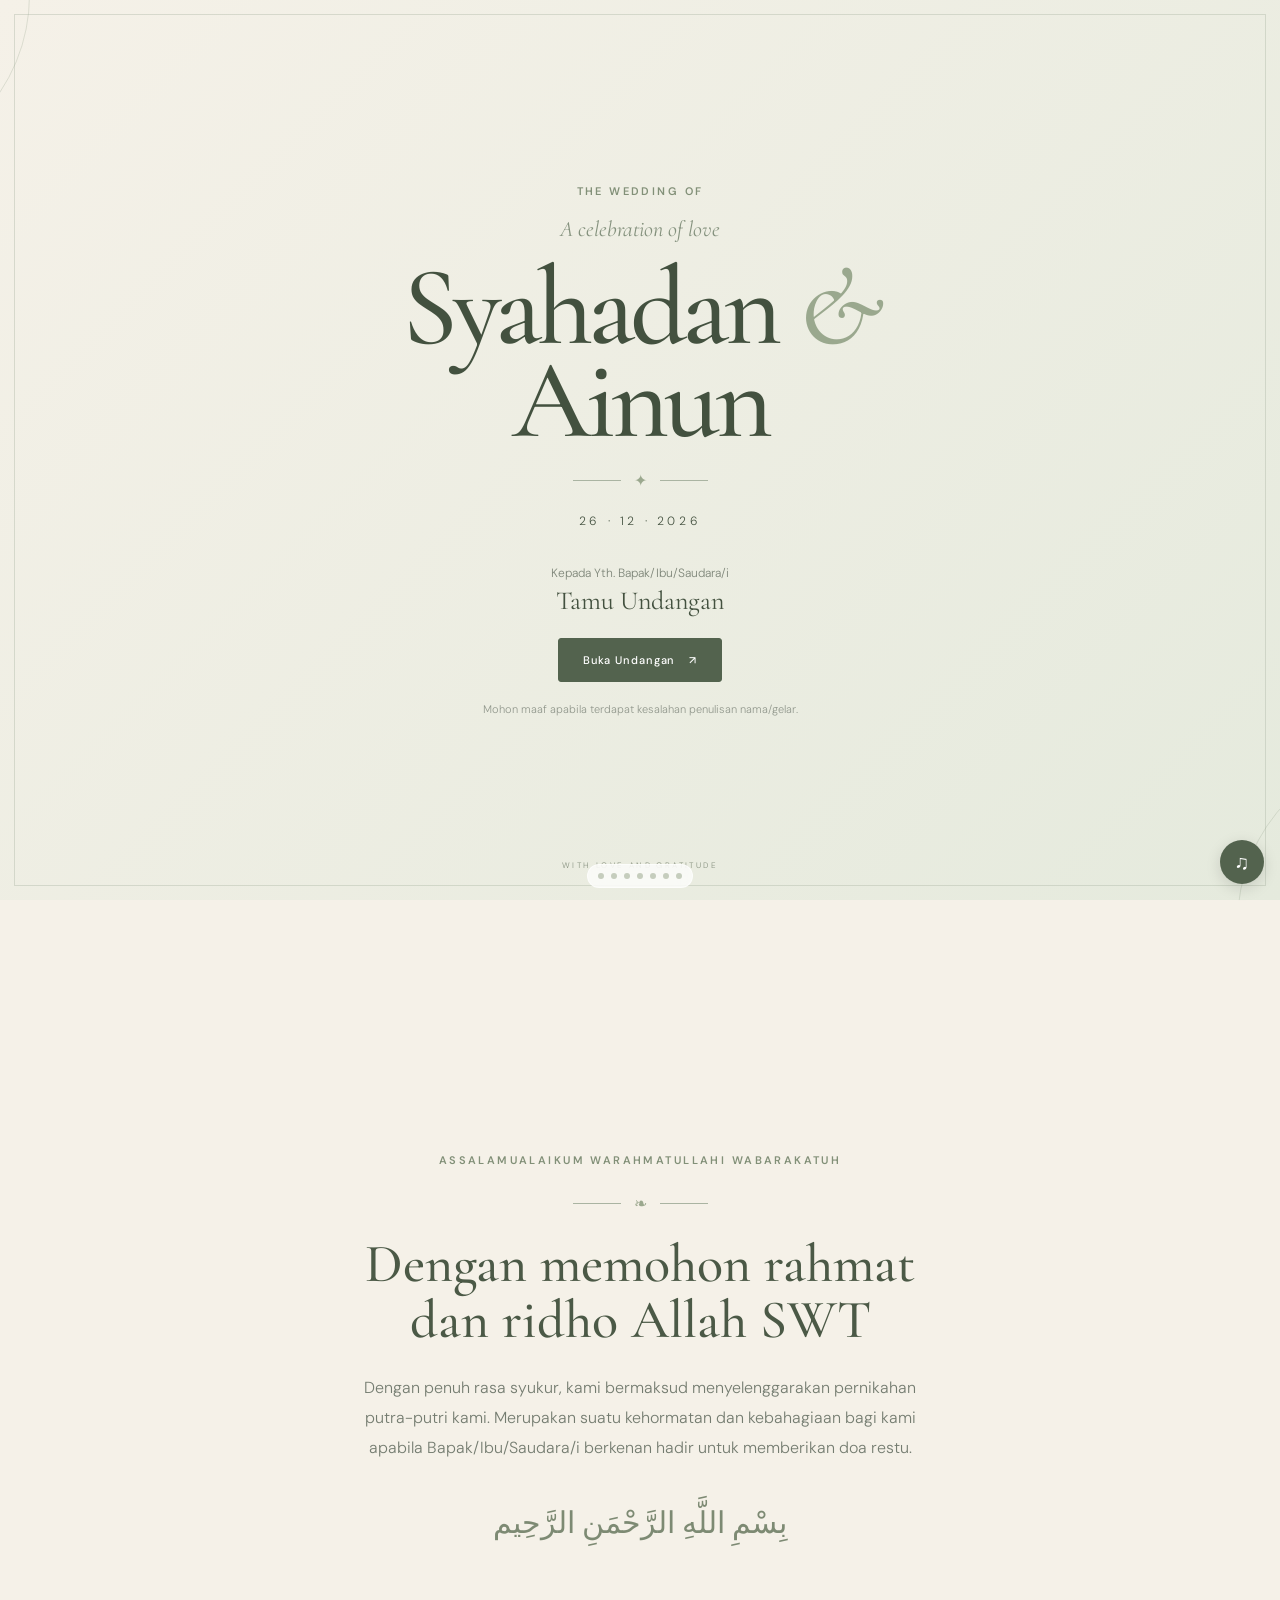
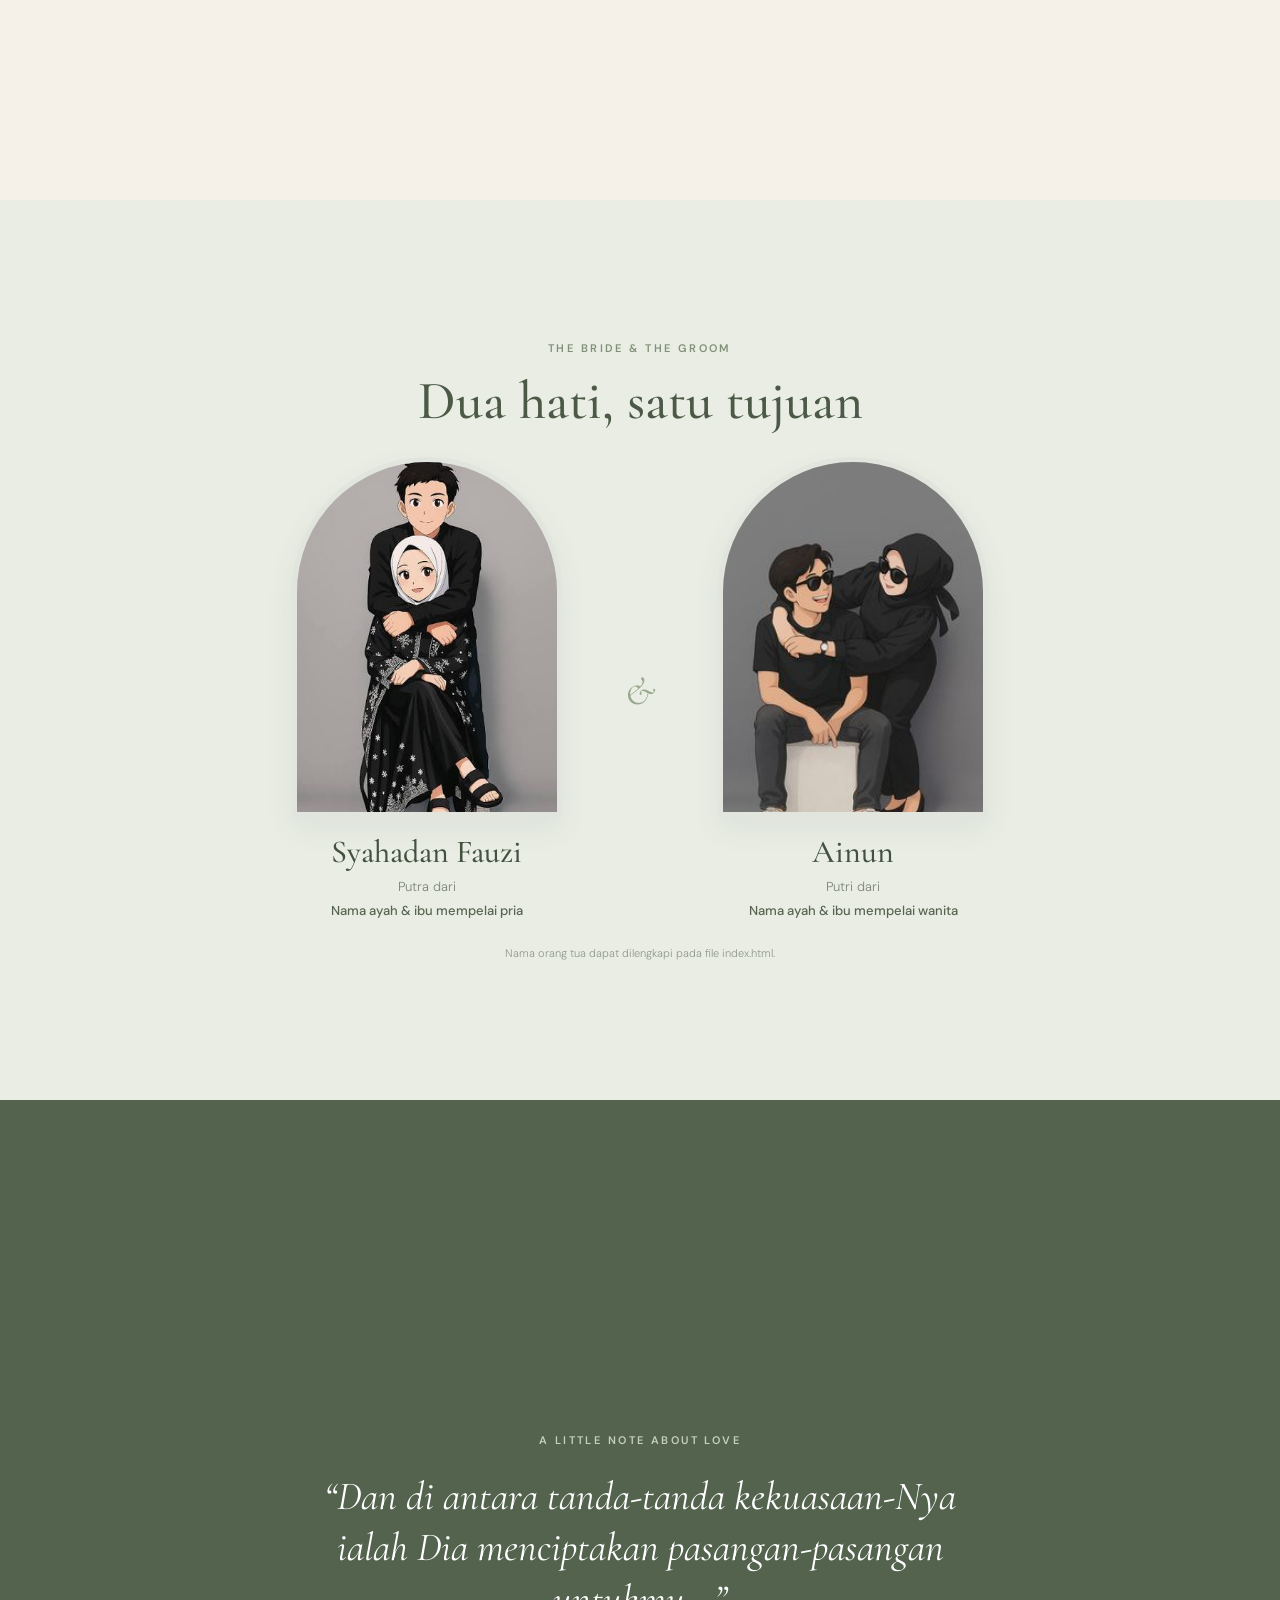
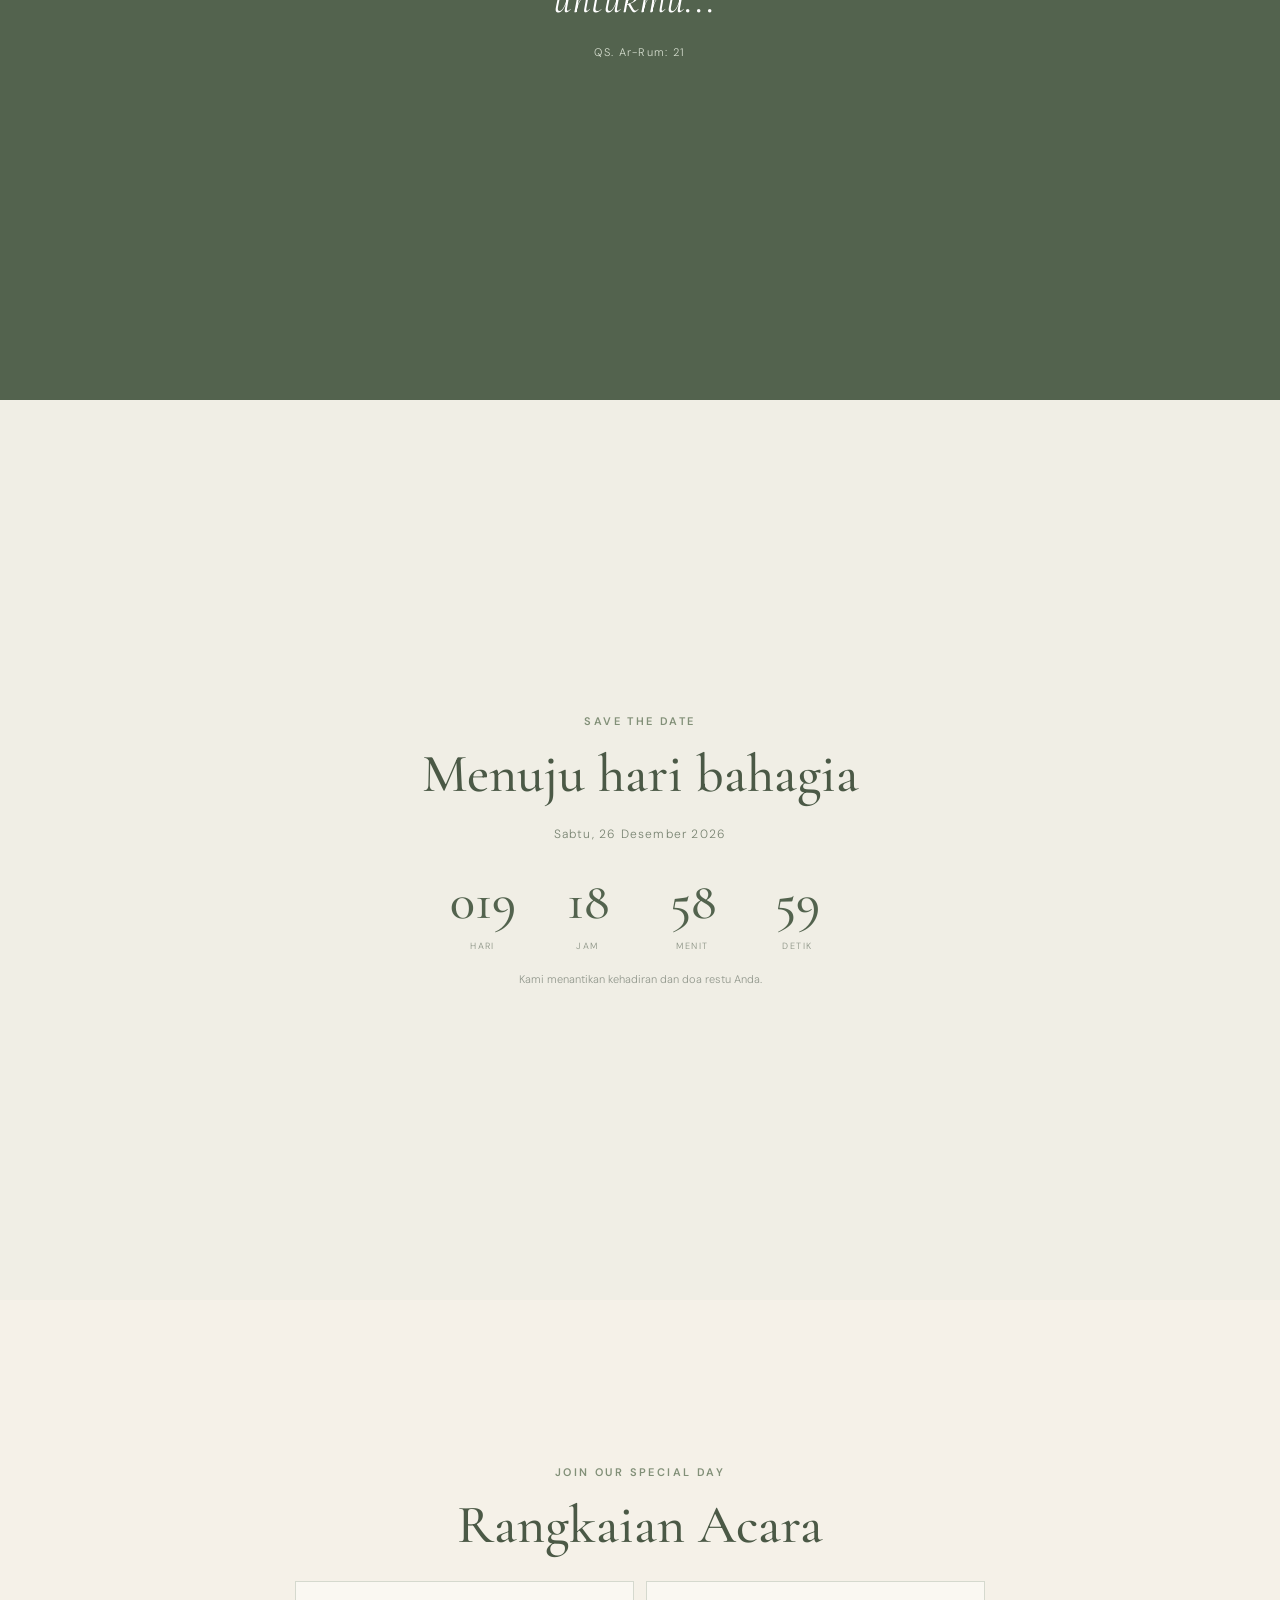
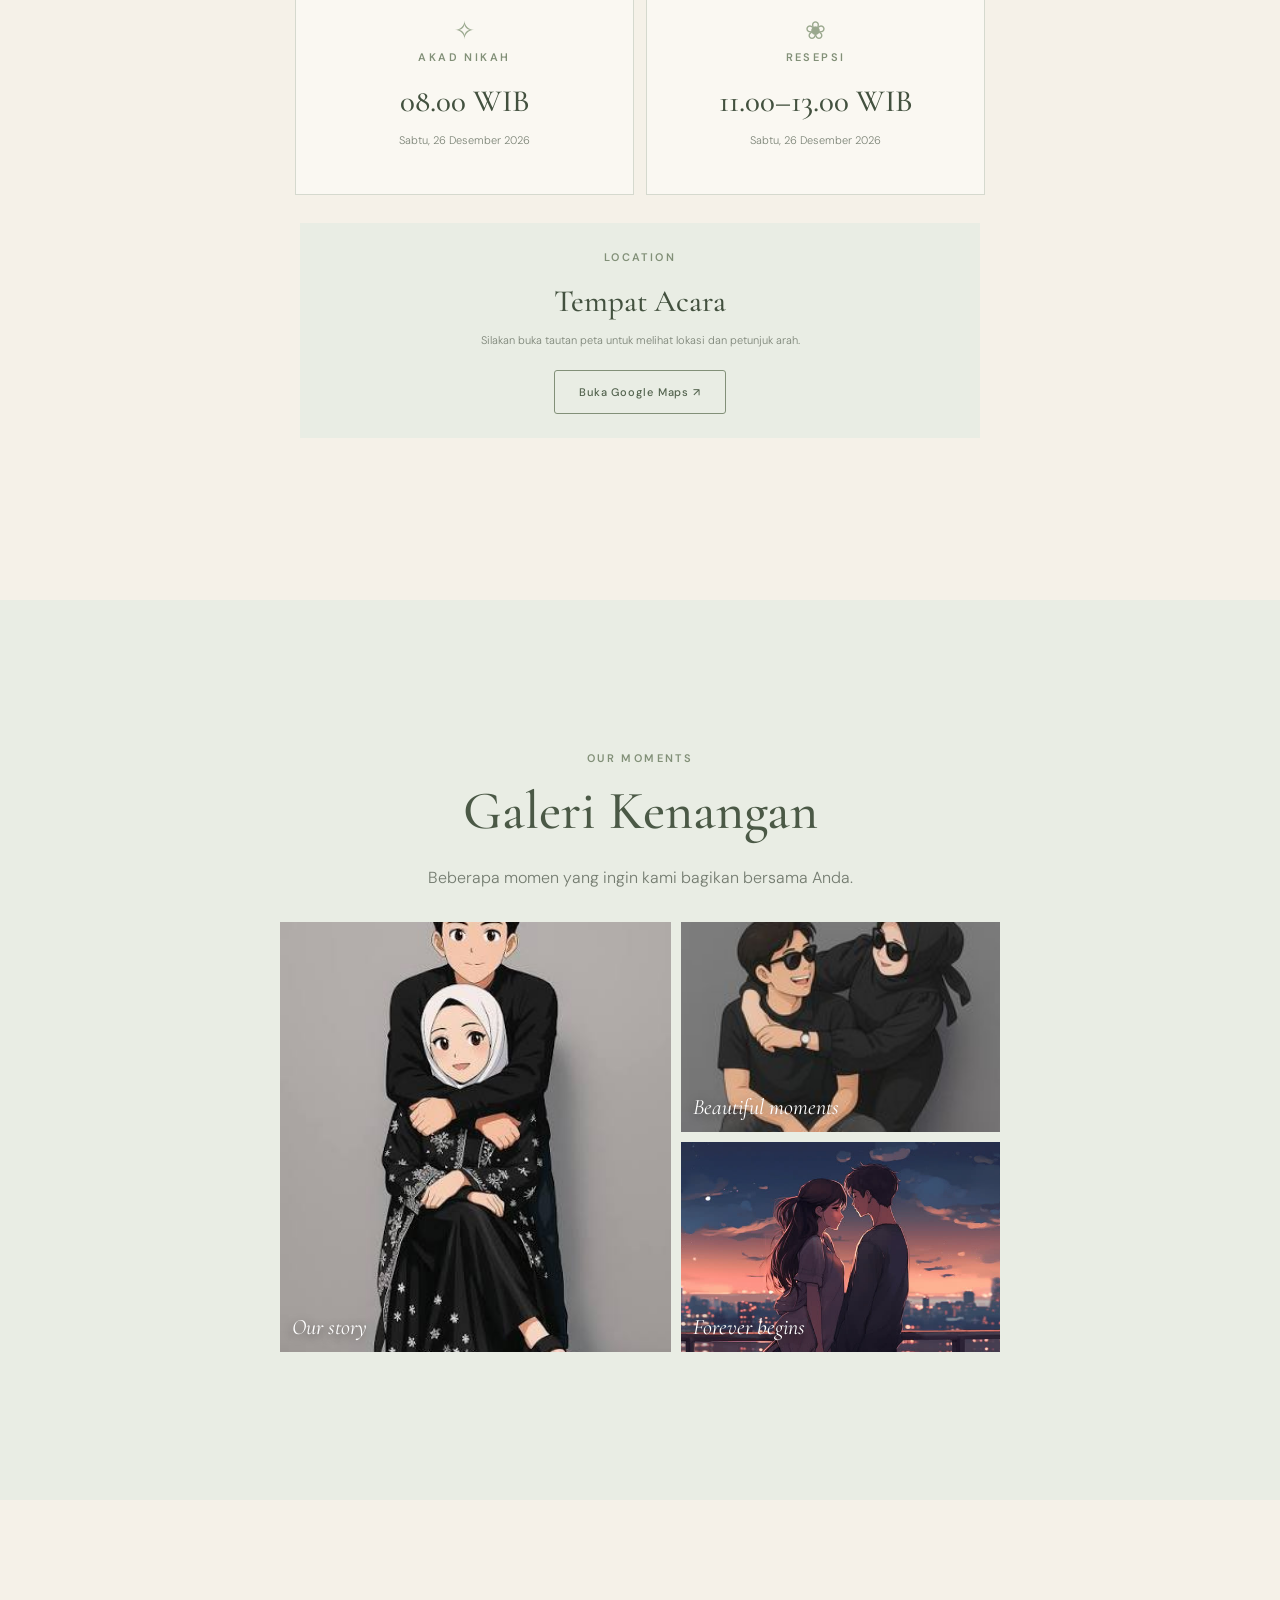
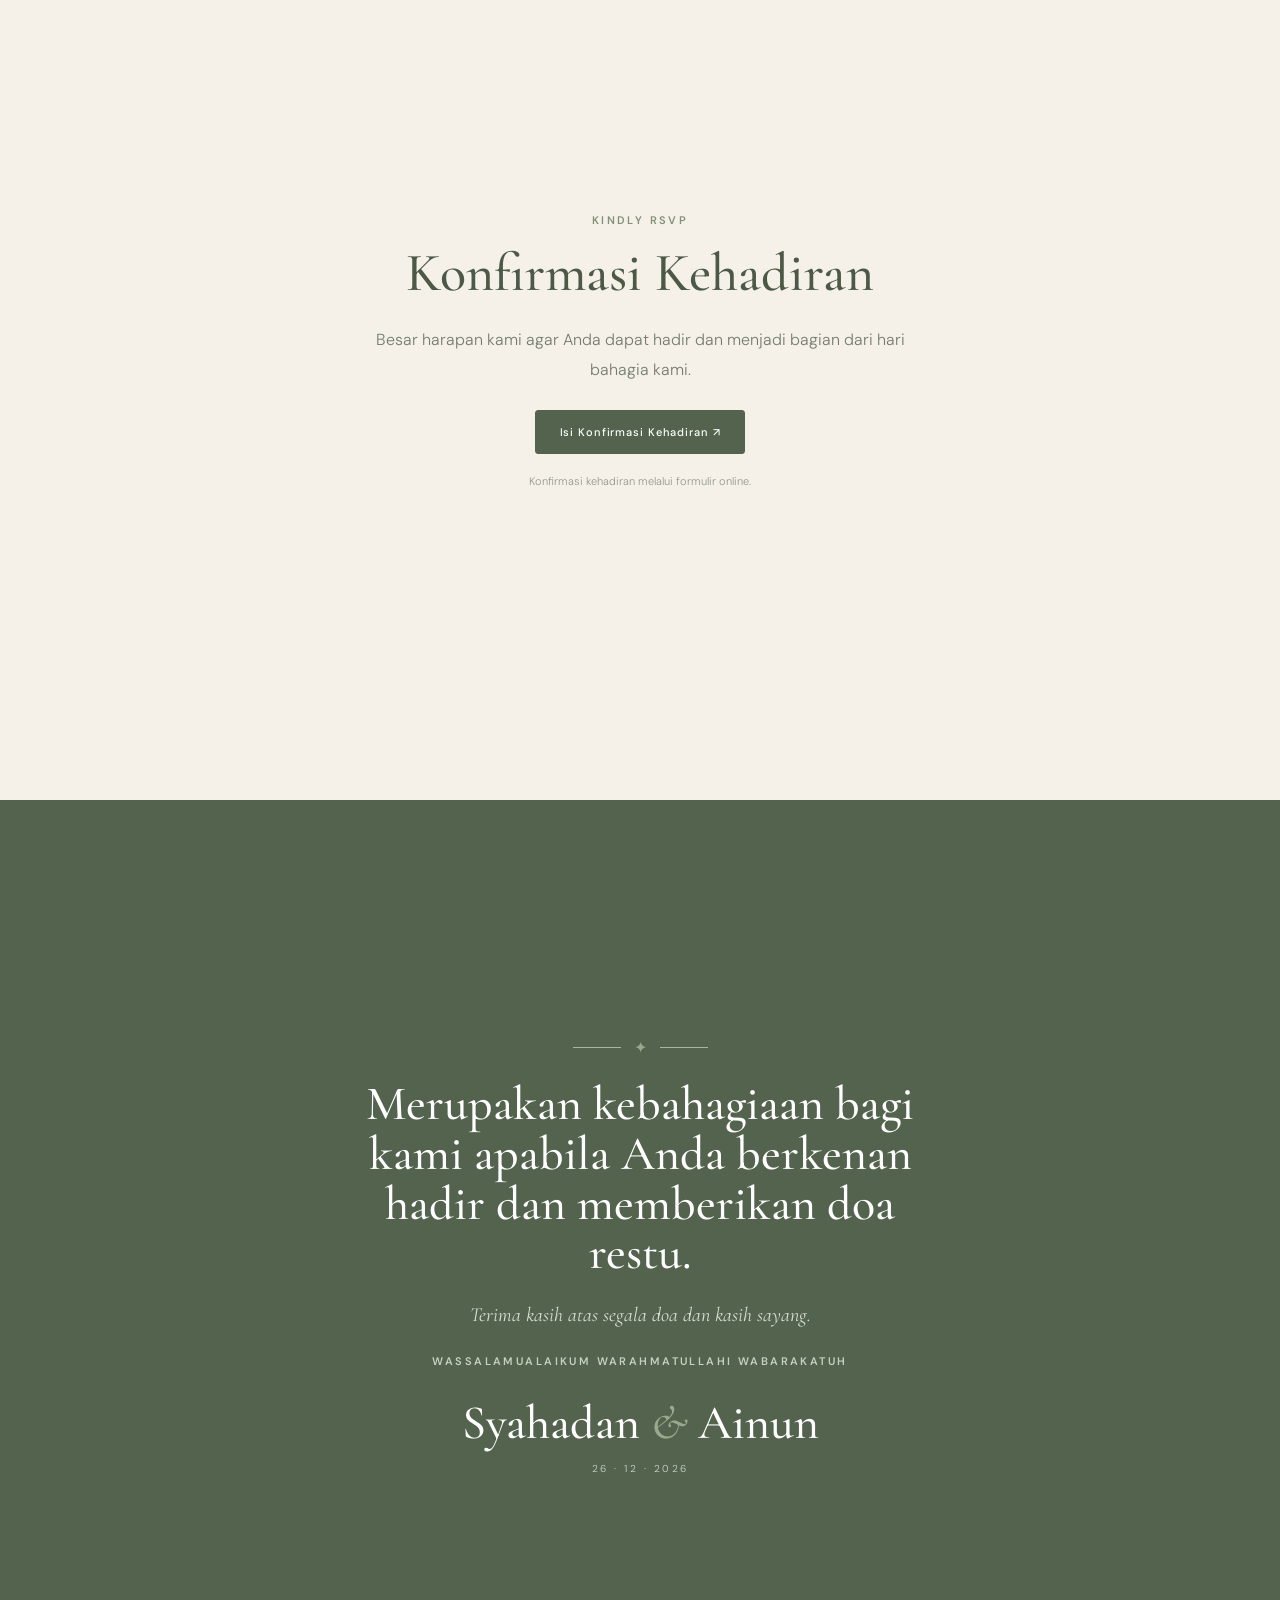
==== commit 3eca4d81: "Update index.html" ====
--- a/index.html
+++ b/index.html
@@ -2,7 +2,7 @@
 <html lang="id">
 <head>
   <meta charset="UTF-8">
-  <meta name="viewport" content="width=device-width, initial-scale=1">
+  <meta name="viewport" content="width=device-width, initial-scale=1, viewport-fit=cover">
   <meta name="theme-color" content="#f5f1e8">
   <meta name="description" content="Undangan pernikahan Syahadan Fauzi & Ainun, 26 Desember 2026.">
   <title>Syahadan & Ainun — Wedding Invitation</title>
@@ -12,146 +12,46 @@
   <link rel="stylesheet" href="style.css">
 </head>
 <body>
-  <audio id="weddingMusic" loop preload="none">
-    <source src="assets/music.mp3" type="audio/mpeg">
-  </audio>
-
-  <main>
-    <section class="cover" id="cover">
-      <div class="cover-wash"></div>
-      <div class="cover-content">
-        <p class="eyebrow">THE WEDDING OF</p>
-        <p class="cover-kicker">A celebration of love</p>
-        <h1>Syahadan <span>&amp;</span><br>Ainun</h1>
-        <div class="ornament"><i></i><span>✦</span><i></i></div>
-        <p class="cover-date">26 · 12 · 2026</p>
-        <p class="guest-label">Kepada Yth. Bapak/Ibu/Saudara/i</p>
-        <p class="guest-name" id="guestName">Tamu Undangan</p>
+  <audio id="weddingMusic" loop preload="none"><source src="assets/music.mp3.mp3" type="audio/mpeg"></audio>
+  <main class="invitation">
+    <section class="page cover" id="cover">
+      <div class="cover-frame"></div><div class="cover-orb orb-one"></div><div class="cover-orb orb-two"></div>
+      <div class="page-content cover-content">
+        <p class="eyebrow">THE WEDDING OF</p><p class="cover-kicker">A celebration of love</p>
+        <h1>Syahadan <span>&amp;</span><br>Ainun</h1><div class="ornament"><i></i><span>✦</span><i></i></div>
+        <p class="cover-date">26 · 12 · 2026</p><p class="guest-label">Kepada Yth. Bapak/Ibu/Saudara/i</p><p class="guest-name" id="guestName">Tamu Undangan</p>
         <button class="button button-dark" id="openInvitation">Buka Undangan <span>↗</span></button>
         <p class="small-note">Mohon maaf apabila terdapat kesalahan penulisan nama/gelar.</p>
-      </div>
-      <div class="cover-bottom">WITH LOVE AND GRATITUDE</div>
+      </div><p class="cover-bottom">WITH LOVE AND GRATITUDE</p>
     </section>
 
-    <section class="intro section-pad">
-      <p class="eyebrow">ASSALAMUALAIKUM WARAHMATULLAHI WABARAKATUH</p>
-      <div class="ornament"><i></i><span>❧</span><i></i></div>
-      <h2>Dengan memohon rahmat dan ridho Allah SWT</h2>
-      <p class="body-copy">Dengan penuh rasa syukur, kami bermaksud menyelenggarakan pernikahan putra-putri kami. Merupakan suatu kehormatan dan kebahagiaan bagi kami apabila Bapak/Ibu/Saudara/i berkenan hadir untuk memberikan doa restu.</p>
-      <p class="closing-arabic">بِسْمِ اللَّهِ الرَّحْمَنِ الرَّحِيم</p>
-    </section>
-
-    <section class="couple section-pad">
-      <p class="eyebrow">THE BRIDE &amp; THE GROOM</p>
-      <h2>Dua hati, satu tujuan</h2>
-      <div class="couple-grid">
-  <article class="person">
-    <div class="portrait portrait-groom">
-      <img src="assets/images1.jpg" alt="Syahadan Fauzi">
-    </div>
-    <h3>Syahadan Fauzi</h3>
-    <p>Putra dari</p>
-    <p class="parent-name">Nama ayah & ibu mempelai pria</p>
-  </article>
-
-  <div class="ampersand">&</div>
-
-  <article class="person">
-    <div class="portrait portrait-bride">
-      <img src="assets/images2.jpg" alt="Ainun">
-    </div>
-    <h3>Ainun</h3>
-    <p>Putri dari</p>
-    <p class="parent-name">Nama ayah & ibu mempelai wanita</p>
-  </article>
-</div>
-      <p class="small-note edit-note">Nama orang tua dapat dilengkapi pada file index.html.</p>
-    </section>
-
-    <section class="quote section-pad">
-      <p class="eyebrow">A LITTLE NOTE ABOUT LOVE</p>
-      <blockquote>“Dan di antara tanda-tanda kekuasaan-Nya ialah Dia menciptakan pasangan-pasangan untukmu...”</blockquote>
-      <p class="quote-source">QS. Ar-Rum: 21</p>
-    </section>
-
-    <section class="countdown-section section-pad">
-      <p class="eyebrow">SAVE THE DATE</p>
-      <h2>Menuju hari bahagia</h2>
-      <p class="date-line">Sabtu, 26 Desember 2026</p>
-      <div class="countdown" aria-label="Hitung mundur">
-        <div><strong id="days">000</strong><span>Hari</span></div>
-        <div><strong id="hours">00</strong><span>Jam</span></div>
-        <div><strong id="minutes">00</strong><span>Menit</span></div>
-        <div><strong id="seconds">00</strong><span>Detik</span></div>
+    <section class="page intro" id="intro">
+      <div class="page-content narrow">
+        <p class="eyebrow">ASSALAMUALAIKUM WARAHMATULLAHI WABARAKATUH</p><div class="ornament"><i></i><span>❧</span><i></i></div>
+        <h2>Dengan memohon rahmat dan ridho Allah SWT</h2>
+        <p class="body-copy">Dengan penuh rasa syukur, kami bermaksud menyelenggarakan pernikahan putra-putri kami. Merupakan suatu kehormatan dan kebahagiaan bagi kami apabila Bapak/Ibu/Saudara/i berkenan hadir untuk memberikan doa restu.</p>
+        <p class="closing-arabic">بِسْمِ اللَّهِ الرَّحْمَنِ الرَّحِيم</p>
       </div>
     </section>
-
-    <section class="event section-pad">
-      <p class="eyebrow">JOIN OUR SPECIAL DAY</p>
-      <h2>Rangkaian Acara</h2>
-      <div class="event-cards">
-        <article class="event-card">
-          <span class="event-icon">✧</span>
-          <p class="eyebrow">AKAD NIKAH</p>
-          <h3>08.00 WIB</h3>
-          <p>Sabtu, 26 Desember 2026</p>
-        </article>
-        <article class="event-card">
-          <span class="event-icon">❀</span>
-          <p class="eyebrow">RESEPSI</p>
-          <h3>11.00–13.00 WIB</h3>
-          <p>Sabtu, 26 Desember 2026</p>
-        </article>
-      </div>
-      <div class="location-box">
-        <p class="eyebrow">LOCATION</p>
-        <h3>Tempat Acara</h3>
-        <p>Silakan buka tautan peta untuk melihat lokasi dan petunjuk arah.</p>
-        <a class="button button-outline" href="https://goo.gl/maps/j5evghc1FZuFyG3G7" target="_blank" rel="noopener">Buka Google Maps ↗</a>
+    <section class="page couple" id="couple">
+      <div class="page-content">
+        <p class="eyebrow">THE BRIDE &amp; THE GROOM</p><h2>Dua hati, satu tujuan</h2>
+        <div class="couple-grid">
+          <article class="person"><div class="portrait"><img src="assets/images1.jpg" alt="Syahadan Fauzi" loading="lazy"></div><h3>Syahadan Fauzi</h3><p>Putra dari</p><p class="parent-name">Nama ayah &amp; ibu mempelai pria</p></article>
+          <div class="ampersand">&amp;</div>
+          <article class="person"><div class="portrait"><img src="assets/images2.jpg" alt="Ainun" loading="lazy"></div><h3>Ainun</h3><p>Putri dari</p><p class="parent-name">Nama ayah &amp; ibu mempelai wanita</p></article>
+        </div>
+        <p class="small-note">Nama orang tua dapat dilengkapi pada file index.html.</p>
       </div>
     </section>
-
-    <section class="gallery section-pad">
-      <p class="eyebrow">OUR MOMENTS</p>
-      <h2>Galeri Kenangan</h2>
-      <p class="body-copy">Beberapa momen yang ingin kami bagikan bersama Anda.</p>
-      <div class="gallery-grid">
-  <div class="gallery-item gallery-one">
-    <img src="assets/images1.jpg" alt="Foto pasangan 1">
-    <span>Our story</span>
-  </div>
-
-  <div class="gallery-item gallery-two">
-    <img src="assets/images2.jpg" alt="Foto pasangan 2">
-    <span>Beautiful moments</span>
-  </div>
-
-  <div class="gallery-item gallery-three">
-    <img src="assets/images3.jpg" alt="Foto pasangan 3">
-    <span>Forever begins</span>
-  </div>
-</div>
-      <p class="small-note">Ganti foto contoh dengan foto Anda di folder assets.</p>
-    </section>
-
-    <section class="rsvp section-pad">
-      <p class="eyebrow">KINDLY RSVP</p>
-      <h2>Konfirmasi Kehadiran</h2>
-      <p class="body-copy">Besar harapan kami agar Anda dapat hadir dan menjadi bagian dari hari bahagia kami.</p>
-      <a class="button button-dark" id="rsvpButton" href="#" target="_blank" rel="noopener">Isi Konfirmasi Kehadiran ↗</a>
-      <p class="small-note">Tombol ini akan diarahkan ke Google Forms setelah tautannya diatur.</p>
-    </section>
-
-    <section class="closing section-pad">
-      <div class="ornament"><i></i><span>✦</span><i></i></div>
-      <h2>Merupakan kebahagiaan bagi kami apabila Anda berkenan hadir dan memberikan doa restu.</h2>
-      <p class="closing-thanks">Terima kasih atas segala doa dan kasih sayang.</p>
-      <p class="eyebrow">WASSALAMUALAIKUM WARAHMATULLAHI WABARAKATUH</p>
-      <h3>Syahadan <span>&amp;</span> Ainun</h3>
-      <p class="footer-date">26 · 12 · 2026</p>
-    </section>
+    <section class="page quote" id="quote"><div class="page-content narrow"><p class="eyebrow">A LITTLE NOTE ABOUT LOVE</p><blockquote>“Dan di antara tanda-tanda kekuasaan-Nya ialah Dia menciptakan pasangan-pasangan untukmu...”</blockquote><p class="quote-source">QS. Ar-Rum: 21</p></div></section>
+    <section class="page countdown-section" id="countdown"><div class="page-content"><p class="eyebrow">SAVE THE DATE</p><h2>Menuju hari bahagia</h2><p class="date-line">Sabtu, 26 Desember 2026</p><div class="countdown" aria-label="Hitung mundur"><div><strong id="days">000</strong><span>Hari</span></div><div><strong id="hours">00</strong><span>Jam</span></div><div><strong id="minutes">00</strong><span>Menit</span></div><div><strong id="seconds">00</strong><span>Detik</span></div></div><p class="small-note">Kami menantikan kehadiran dan doa restu Anda.</p></div></section>
+    <section class="page event" id="event"><div class="page-content"><p class="eyebrow">JOIN OUR SPECIAL DAY</p><h2>Rangkaian Acara</h2><div class="event-cards"><article class="event-card"><span class="event-icon">✧</span><p class="eyebrow">AKAD NIKAH</p><h3>08.00 WIB</h3><p>Sabtu, 26 Desember 2026</p></article><article class="event-card"><span class="event-icon">❀</span><p class="eyebrow">RESEPSI</p><h3>11.00–13.00 WIB</h3><p>Sabtu, 26 Desember 2026</p></article></div><div class="location-box"><p class="eyebrow">LOCATION</p><h3>Tempat Acara</h3><p>Silakan buka tautan peta untuk melihat lokasi dan petunjuk arah.</p><a class="button button-outline" href="https://goo.gl/maps/j5evghc1FZuFyG3G7" target="_blank" rel="noopener">Buka Google Maps ↗</a></div></div></section>
+    <section class="page gallery" id="gallery"><div class="page-content"><p class="eyebrow">OUR MOMENTS</p><h2>Galeri Kenangan</h2><p class="body-copy">Beberapa momen yang ingin kami bagikan bersama Anda.</p><div class="gallery-grid"><figure class="gallery-item gallery-one"><img src="assets/images1.jpg" alt="Momen 1" loading="lazy"><figcaption>Our story</figcaption></figure><figure class="gallery-item gallery-two"><img src="assets/images2.jpg" alt="Momen 2" loading="lazy"><figcaption>Beautiful moments</figcaption></figure><figure class="gallery-item gallery-three"><img src="assets/images3.jpg" alt="Momen 3" loading="lazy"><figcaption>Forever begins</figcaption></figure></div></div></section>
+    <section class="page rsvp" id="rsvp"><div class="page-content narrow"><p class="eyebrow">KINDLY RSVP</p><h2>Konfirmasi Kehadiran</h2><p class="body-copy">Besar harapan kami agar Anda dapat hadir dan menjadi bagian dari hari bahagia kami.</p><a class="button button-dark" id="rsvpButton" href="#" target="_blank" rel="noopener">Isi Konfirmasi Kehadiran ↗</a><p class="small-note">Konfirmasi kehadiran melalui formulir online.</p></div></section>
+    <section class="page closing" id="closing"><div class="page-content narrow"><div class="ornament"><i></i><span>✦</span><i></i></div><h2>Merupakan kebahagiaan bagi kami apabila Anda berkenan hadir dan memberikan doa restu.</h2><p class="closing-thanks">Terima kasih atas segala doa dan kasih sayang.</p><p class="eyebrow">WASSALAMUALAIKUM WARAHMATULLAHI WABARAKATUH</p><h3>Syahadan <span>&amp;</span> Ainun</h3><p class="footer-date">26 · 12 · 2026</p></div></section>
   </main>
-
+  <nav class="page-nav" aria-label="Navigasi undangan"><a href="#cover" aria-label="Cover"></a><a href="#intro" aria-label="Pembuka"></a><a href="#couple" aria-label="Mempelai"></a><a href="#countdown" aria-label="Countdown"></a><a href="#event" aria-label="Acara"></a><a href="#gallery" aria-label="Galeri"></a><a href="#rsvp" aria-label="RSVP"></a></nav>
   <button class="music-toggle" id="musicToggle" aria-label="Putar atau jeda musik" title="Musik">♫</button>
   <script src="script.js"></script>
 </body>
--- a/style.css
+++ b/style.css
@@ -1 +1,3 @@
-*{box-sizing:border-box}html{scroll-behavior:smooth}body{margin:0;background:#f5f1e8;color:#4b5748;font-family:"DM Sans",sans-serif;font-weight:300}main{overflow:hidden}.section-pad{padding:88px 22px;text-align:center;max-width:900px;margin:auto}.cover{min-height:100svh;position:relative;display:flex;align-items:center;justify-content:center;text-align:center;padding:55px 22px;background:linear-gradient(135deg,rgba(245,241,232,.92),rgba(226,231,218,.91)),radial-gradient(ellipse at 50% 25%,#fff 0%,#dce3d6 72%);isolation:isolate}.cover:before,.cover:after{content:"";position:absolute;width:250px;height:250px;border:1px solid rgba(91,111,83,.25);border-radius:50%;z-index:-1}.cover:before{top:-125px;left:-100px}.cover:after{bottom:-140px;right:-100px}.cover-wash{position:absolute;inset:18px;border:1px solid rgba(91,111,83,.25);pointer-events:none}.cover-content{max-width:520px}.eyebrow{font-size:10px;letter-spacing:.23em;font-weight:600;line-height:1.8;color:#829078}.cover-kicker{font-family:"Cormorant Garamond",serif;font-size:22px;font-style:italic;margin:25px 0 8px;color:#84917d}.cover h1{font-family:"Cormorant Garamond",serif;font-size:clamp(58px,12vw,100px);line-height:.82;font-weight:500;letter-spacing:-.045em;margin:16px 0 24px;color:#43513f}.cover h1 span,.closing h3 span{font-style:italic;color:#9aa88e}.ornament{display:flex;align-items:center;justify-content:center;gap:13px;color:#9ba88e;margin:22px auto}.ornament i{display:block;width:55px;height:1px;background:#aab4a2}.cover-date{font-size:12px;letter-spacing:.3em;margin:22px 0 44px}.guest-label{font-size:12px;color:#7c8477;margin-bottom:5px}.guest-name{font-family:"Cormorant Garamond",serif;font-size:26px;margin:0 0 22px}.button{display:inline-flex;align-items:center;justify-content:center;gap:18px;padding:14px 24px;text-decoration:none;font:500 11px "DM Sans",sans-serif;letter-spacing:.08em;border-radius:2px;transition:.25s;cursor:pointer}.button:hover{transform:translateY(-2px)}.button-dark{background:#53634e;color:#fff;border:1px solid #53634e}.button-outline{border:1px solid #829078;color:#53634e;background:transparent}.small-note{font-size:10px;color:#92988d;line-height:1.7;margin-top:18px}.cover-bottom{position:absolute;bottom:30px;font-size:8px;letter-spacing:.3em;color:#87917f}.intro{padding-top:105px}.intro h2,.section-pad h2{font:500 clamp(34px,7vw,49px)/1.05 "Cormorant Garamond",serif;color:#4b5946;margin:12px auto 22px}.body-copy{max-width:570px;margin:0 auto;color:#747c70;font-size:13px;line-height:2}.closing-arabic{font-size:22px;margin-top:32px;color:#7d8a73}.couple{background:#e9ede4;max-width:none}.couple-grid{display:grid;grid-template-columns:1fr auto 1fr;align-items:center;gap:18px;max-width:650px;margin:42px auto 0}.person h3{font:500 29px "Cormorant Garamond",serif;margin:18px 0 5px}.person p{font-size:11px;color:#7c8477;margin:4px}.parent-name{font-weight:500!important;color:#586451!important}.portrait{width:min(190px,28vw);aspect-ratio:4/5;margin:auto;border-radius:100px 100px 5px 5px;display:grid;place-items:center;border:7px solid rgba(255,255,255,.6);box-shadow:0 10px 30px #53634e18}.portrait span{font:italic 50px "Cormorant Garamond",serif;color:#fff}.portrait-groom{background:linear-gradient(145deg,#aeb9a6,#687b65)}.portrait-bride{background:linear-gradient(145deg,#d8c9b9,#9ca88e)}.ampersand{font:italic 38px "Cormorant Garamond",serif;color:#9aa88e}.edit-note{margin-top:30px}.quote{background:#53634e;color:#fff;max-width:none;padding-top:80px;padding-bottom:80px}.quote .eyebrow{color:#c6d0be}.quote blockquote{max-width:620px;margin:24px auto;font:italic 32px/1.3 "Cormorant Garamond",serif}.quote-source{font-size:11px;letter-spacing:.1em;color:#d5ddce}.countdown-section{background:#f0eee5}.date-line{font-size:12px;letter-spacing:.1em;margin:24px 0;color:#788371}.countdown{display:flex;justify-content:center;gap:clamp(10px,4vw,35px);margin:30px auto 0}.countdown div{min-width:60px;display:flex;flex-direction:column;gap:7px}.countdown strong{font:500 clamp(32px,7vw,48px) "Cormorant Garamond",serif;color:#53634e}.countdown span{font-size:9px;text-transform:uppercase;letter-spacing:.16em;color:#899183}.event-cards{display:grid;grid-template-columns:1fr 1fr;gap:18px;margin:35px auto;max-width:650px}.event-card{padding:32px 15px;border:1px solid #d5d9ce;background:#faf8f2}.event-icon{font-size:25px;color:#9aa88e}.event-card h3,.location-box h3{font:500 27px "Cormorant Garamond",serif;margin:10px 0}.event-card p:not(.eyebrow),.location-box p:not(.eyebrow){font-size:11px;color:#7c8477;line-height:1.8}.location-box{max-width:650px;margin:0 auto;padding:28px 15px;background:#e9ede4}.location-box .button{margin-top:12px}.gallery{background:#e9ede4;max-width:none}.gallery-grid{display:grid;grid-template-columns:1.1fr .9fr;grid-template-rows:180px 180px;gap:12px;max-width:700px;margin:35px auto 0}.gallery-item{position:relative;overflow:hidden;background:linear-gradient(135deg,#c7d0bf,#87977f);display:grid;place-items:center}.gallery-item img{width:100%;height:100%;object-fit:cover;position:absolute;inset:0}.gallery-item span{position:relative;color:#fff;text-shadow:0 1px 8px #333;font:italic 23px "Cormorant Garamond",serif}.gallery-one{grid-row:span 2}.gallery-two{background:linear-gradient(135deg,#d8cabe,#a58f7d)}.gallery-three{background:linear-gradient(135deg,#aeb9a6,#687b65)}.photo-placeholder:after{content:"Tambahkan foto";position:absolute;color:#fff;font-size:11px;letter-spacing:.1em}.rsvp{padding-top:95px;padding-bottom:95px}.rsvp .button{margin-top:28px}.closing{background:#53634e;color:#fff;max-width:none;padding-top:80px;padding-bottom:80px}.closing .ornament{color:#d0dac8}.closing .ornament i{background:#aab9a0}.closing h2{max-width:600px;color:#fff;font-size:38px}.closing-thanks{font:italic 20px "Cormorant Garamond",serif;color:#d8dfd2;margin:28px 0}.closing .eyebrow{color:#c6d0be}.closing h3{font:500 43px "Cormorant Garamond",serif;margin:22px 0 5px}.footer-date{font-size:10px;letter-spacing:.25em;color:#d0dac8}.music-toggle{position:fixed;right:18px;bottom:18px;width:44px;height:44px;border:0;border-radius:50%;background:#53634e;color:#fff;font-size:20px;box-shadow:0 4px 15px #0002;z-index:10;cursor:pointer}.music-toggle.playing{animation:spin 5s linear infinite}@keyframes spin{to{transform:rotate(360deg)}}@media(max-width:560px){.section-pad{padding:70px 20px}.couple-grid{gap:7px}.person h3{font-size:23px}.person p{font-size:10px}.event-cards{gap:9px}.event-card{padding:25px 8px}.event-card h3{font-size:22px}.gallery-grid{grid-template-rows:140px 140px}.quote blockquote{font-size:27px}.closing h2{font-size:32px}}+:root{--cream:#f5f1e8;--sage:#e9ede4;--green:#53634e;--green-dark:#43513f;--muted:#7b8377;--line:#aab4a2;--paper:#faf8f2}*{box-sizing:border-box}html{scroll-behavior:smooth;scroll-snap-type:y mandatory;scrollbar-width:thin}body{margin:0;background:var(--cream);color:var(--green-dark);font-family:"DM Sans",sans-serif;font-weight:300;overflow-x:hidden}button,a{-webkit-tap-highlight-color:transparent}.invitation{width:100%}.page{position:relative;width:100%;min-height:100svh;min-height:100vh;scroll-snap-align:start;display:flex;align-items:center;justify-content:center;text-align:center;padding:clamp(28px,6vh,72px) clamp(18px,5vw,60px);overflow:hidden}.page-content{width:min(100%,920px);margin:auto;position:relative;z-index:1}.narrow{width:min(100%,650px)}.eyebrow{font-size:clamp(9px,2.5vw,11px);letter-spacing:.22em;line-height:1.9;font-weight:600;color:#829078;margin:0 0 14px}.page h2{font:500 clamp(34px,6vw,54px)/1.04 "Cormorant Garamond",serif;margin:10px auto 24px;color:#4b5946}.body-copy{max-width:580px;margin:0 auto;color:#747c70;font-size:clamp(13px,3.5vw,16px);line-height:1.9}.small-note{font-size:11px;color:#92988d;line-height:1.7;margin:18px 0 0}.ornament{display:flex;align-items:center;justify-content:center;gap:13px;color:#9ba88e;margin:22px auto}.ornament i{display:block;width:48px;height:1px;background:var(--line)}.cover{background:linear-gradient(135deg,#f5f1e8,#e5eadd);isolation:isolate}.cover-frame{position:absolute;inset:14px;border:1px solid #aab4a266;pointer-events:none}.cover-orb{position:absolute;width:clamp(160px,50vw,350px);aspect-ratio:1;border:1px solid #91a08a44;border-radius:50%;z-index:0}.orb-one{top:-20%;left:-25%}.orb-two{bottom:-22%;right:-24%}.cover-content{max-width:560px}.cover-kicker{font:italic 22px "Cormorant Garamond",serif;color:#84917d;margin:10px 0}.cover h1{font:500 clamp(58px,14vw,112px)/.83 "Cormorant Garamond",serif;letter-spacing:-.045em;margin:20px 0;color:#43513f}.cover h1 span,.closing h3 span{font-style:italic;color:#9aa88e}.cover-date{font-size:12px;letter-spacing:.3em;margin:22px 0 36px}.guest-label{font-size:12px;color:#7c8477;margin-bottom:4px}.guest-name{font:26px "Cormorant Garamond",serif;margin:0 0 22px}.button{display:inline-flex;align-items:center;justify-content:center;gap:14px;padding:14px 24px;text-decoration:none;font:500 11px "DM Sans",sans-serif;letter-spacing:.08em;border-radius:3px;transition:transform .25s,background .25s;cursor:pointer;min-height:44px}.button:hover{transform:translateY(-2px)}.button-dark{background:var(--green);color:white;border:1px solid var(--green)}.button-outline{border:1px solid #829078;color:var(--green);background:transparent}.cover-bottom{position:absolute;bottom:22px;font-size:8px;letter-spacing:.3em;color:#87917f}.intro{background:var(--cream)}.intro .page-content{max-width:630px}.intro h2{max-width:550px}.closing-arabic{font-size:clamp(22px,6vw,30px);margin:32px 0 0;color:#7d8a73;line-height:1.8}.couple{background:var(--sage)}.couple h2{margin-bottom:24px}.couple-grid{display:grid;grid-template-columns:minmax(0,1fr) minmax(20px,45px) minmax(0,1fr);align-items:center;gap:clamp(8px,3vw,24px);max-width:760px;margin:28px auto 0}.person{min-width:0}.portrait{width:min(100%,clamp(135px,32vw,270px));aspect-ratio:3/4;margin:0 auto 15px;overflow:hidden;border-radius:150px 150px 5px 5px;border:5px solid #ffffff70;box-shadow:0 12px 30px #53634e12;background:#c8d0c1}.portrait img{width:100%;height:100%;display:block;object-fit:cover;object-position:center}.person h3{font:500 clamp(21px,5vw,32px) "Cormorant Garamond",serif;margin:10px 0 6px}.person p{font-size:clamp(10px,2.8vw,13px);color:#7c8477;margin:5px 0;line-height:1.5}.parent-name{color:#586451!important;font-weight:500}.ampersand{font:italic clamp(24px,6vw,40px) "Cormorant Garamond",serif;color:#9aa88e}.quote{background:var(--green);color:white}.quote .eyebrow,.closing .eyebrow{color:#c6d0be}.quote blockquote{max-width:650px;margin:20px auto;font:italic clamp(26px,6vw,40px)/1.28 "Cormorant Garamond",serif}.quote-source{font-size:11px;letter-spacing:.12em;color:#d5ddce}.countdown-section{background:#f0eee5}.date-line{font-size:12px;letter-spacing:.1em;margin:22px 0;color:#788371}.countdown{display:flex;justify-content:center;gap:clamp(8px,4vw,35px);margin:28px auto 0}.countdown div{min-width:0;flex:0 1 70px;display:flex;flex-direction:column;gap:7px}.countdown strong{font:500 clamp(30px,8vw,52px) "Cormorant Garamond",serif;color:var(--green)}.countdown span{font-size:9px;text-transform:uppercase;letter-spacing:.16em;color:#899183}.event{background:var(--cream)}.event-cards{display:grid;grid-template-columns:repeat(2,minmax(0,1fr));gap:12px;margin:28px auto;max-width:690px}.event-card{padding:clamp(18px,4vw,32px) 10px;border:1px solid #d5d9ce;background:#faf8f2}.event-icon{font-size:25px;color:#9aa88e}.event-card h3,.location-box h3{font:500 clamp(23px,5vw,31px) "Cormorant Garamond",serif;margin:8px 0}.event-card p:not(.eyebrow),.location-box p:not(.eyebrow){font-size:11px;color:#7c8477;line-height:1.8}.location-box{max-width:680px;margin:0 auto;padding:24px 14px;background:var(--sage)}.location-box .button{margin-top:8px}.gallery{background:var(--sage)}.gallery-grid{display:grid;grid-template-columns:1.1fr .9fr;grid-template-rows:clamp(110px,25vh,210px) clamp(110px,25vh,210px);gap:10px;max-width:720px;margin:28px auto 0}.gallery-item{position:relative;overflow:hidden;margin:0;background:#bcc8b7}.gallery-item img{width:100%;height:100%;object-fit:cover;display:block}.gallery-item figcaption{position:absolute;left:12px;bottom:12px;color:white;font:italic 22px "Cormorant Garamond",serif;text-shadow:0 2px 8px #2228}.gallery-one{grid-row:span 2}.rsvp{background:var(--cream)}.rsvp .button{margin-top:24px}.closing{background:var(--green);color:white}.closing h2{max-width:610px;color:white;font-size:clamp(31px,6vw,48px)}.closing-thanks{font:italic 20px "Cormorant Garamond",serif;color:#d8dfd2;margin:24px 0}.closing h3{font:500 clamp(36px,8vw,48px) "Cormorant Garamond",serif;margin:22px 0 5px}.footer-date{font-size:10px;letter-spacing:.25em;color:#d0dac8}.music-toggle{position:fixed;right:16px;bottom:calc(16px + env(safe-area-inset-bottom));width:44px;height:44px;border:0;border-radius:50%;background:var(--green);color:white;font-size:20px;box-shadow:0 4px 15px #0002;z-index:20;cursor:pointer}.music-toggle.playing{animation:spin 5s linear infinite}@keyframes spin{to{transform:rotate(360deg)}}.page-nav{position:fixed;left:50%;bottom:12px;transform:translateX(-50%);display:flex;gap:7px;padding:8px 10px;background:#ffffffb8;border:1px solid #ffffff90;border-radius:24px;backdrop-filter:blur(8px);z-index:15}.page-nav a{width:6px;height:6px;border-radius:50%;background:#9aa88e;display:block;opacity:.55}.page-nav a:hover{opacity:1;transform:scale(1.3)}
+@media(max-width:600px){.page{padding:36px 20px;min-height:100svh}.cover-content{padding-bottom:20px}.cover h1{font-size:clamp(58px,16vw,88px)}.cover-date{margin-bottom:28px}.intro .eyebrow{font-size:9px;letter-spacing:.16em}.intro h2{font-size:clamp(31px,9vw,43px);margin-bottom:18px}.body-copy{font-size:13px;line-height:1.75}.closing-arabic{font-size:23px;margin-top:24px}.couple-grid{gap:6px;grid-template-columns:minmax(0,1fr) 20px minmax(0,1fr);margin-top:20px}.portrait{width:100%;aspect-ratio:3/4;border-width:3px;border-radius:100px 100px 4px 4px;margin-bottom:12px}.person h3{font-size:clamp(19px,5.2vw,25px)}.person p{font-size:10px}.parent-name{font-size:9px!important;overflow-wrap:anywhere}.ampersand{font-size:24px}.event-cards{gap:8px;margin:22px auto}.event-card{padding:18px 7px}.event-card h3{font-size:20px}.event-card p:not(.eyebrow){font-size:10px}.location-box{padding:20px 10px}.gallery-grid{grid-template-rows:clamp(115px,24vh,170px) clamp(115px,24vh,170px);gap:8px}.gallery-item figcaption{font-size:19px;left:8px;bottom:8px}.quote blockquote{font-size:27px}.closing h2{font-size:32px}.page-nav{bottom:10px;gap:6px}.page-nav a{width:5px;height:5px}}
+@media(max-height:650px) and (max-width:600px){.page{padding-top:25px;padding-bottom:25px}.intro h2{font-size:30px}.intro .body-copy{font-size:12px}.closing-arabic{margin-top:16px;font-size:20px}.portrait{max-height:42svh}.cover-date{margin-bottom:20px}}
